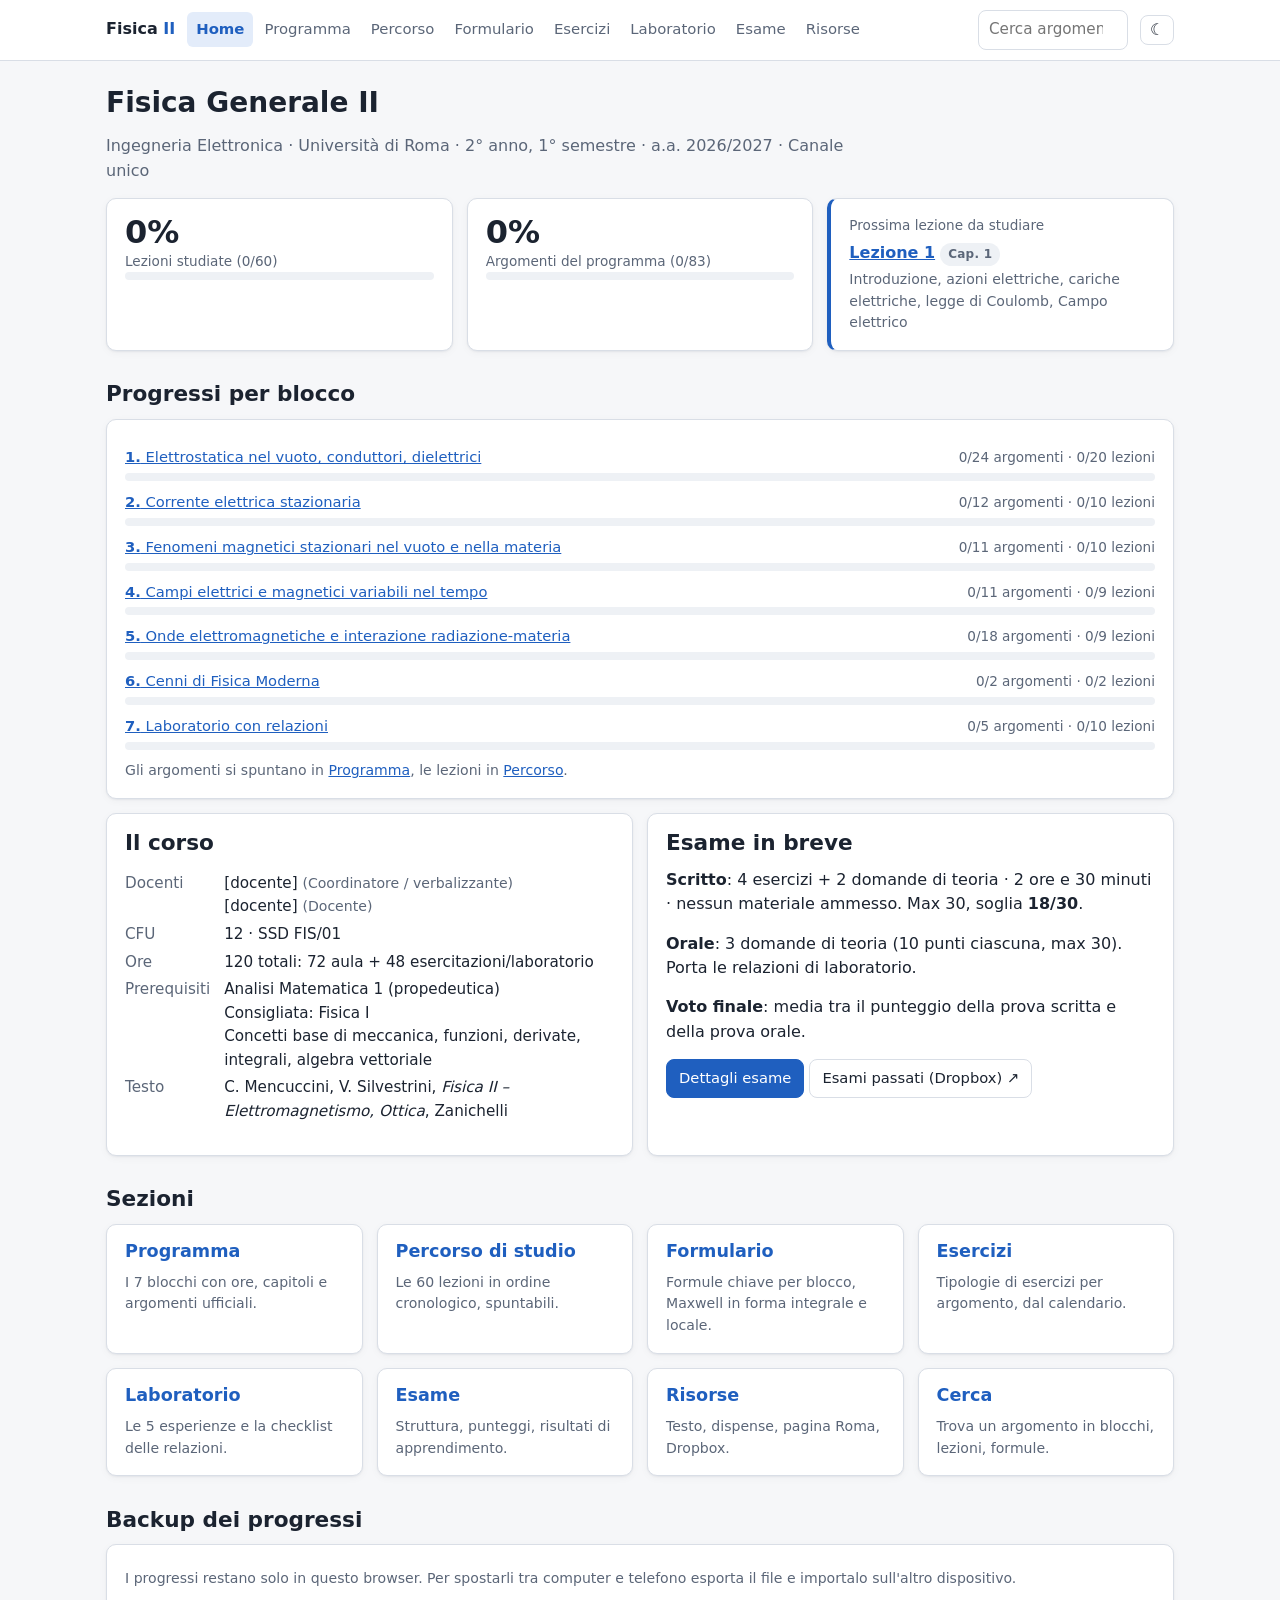
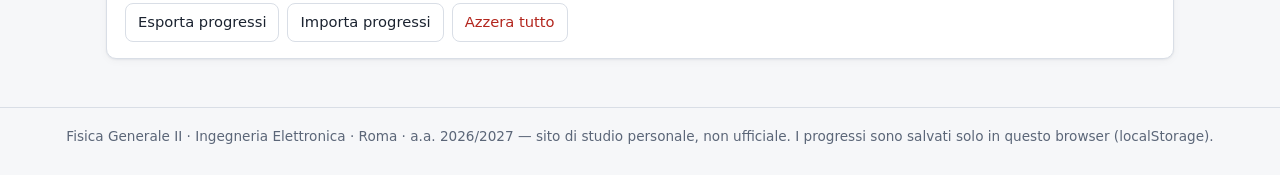
==== index.html @ 0528f250 "Sito statico di studio per Fisica Generale II Sito HTML/CSS/JS senza build, deployabile su GitHub Pa" ====
<!doctype html>
<html lang="it">
<head>
  <meta charset="utf-8">
  <meta name="viewport" content="width=device-width, initial-scale=1">
  <title>Fisica II — Studio</title>
  <meta name="description" content="Sito di studio per Fisica Generale II, Ingegneria Elettronica, Roma, a.a. 2026/2027.">
  <script>try{var t=localStorage.getItem("fg2-theme");if(t)document.documentElement.dataset.theme=t}catch(e){}</script>
  <link rel="icon" href="data:image/svg+xml,%3Csvg xmlns='http://www.w3.org/2000/svg' viewBox='0 0 32 32'%3E%3Crect width='32' height='32' rx='7' fill='%231f5fbf'/%3E%3Ctext x='16' y='22' font-size='16' font-family='Georgia,serif' font-style='italic' text-anchor='middle' fill='white'%3E%E2%88%87%3C/text%3E%3C/svg%3E">
  <link rel="stylesheet" href="assets/vendor/katex/katex.min.css">
  <link rel="stylesheet" href="assets/css/style.css">
  <script defer src="assets/vendor/katex/katex.min.js"></script>
  <script defer src="assets/vendor/katex/auto-render.min.js"></script>
  <script defer src="assets/js/common.js"></script>
  <script defer src="assets/js/home.js"></script>
</head>
<body>
  <main id="app"></main>
</body>
</html>
---- assets/css/style.css ----
/* =========================================================
   Fisica Generale II — sito di studio
   Tema: token CSS su :root, dark mode automatica + manuale
   ========================================================= */

:root {
  --bg: #f6f7f9;
  --surface: #ffffff;
  --surface-2: #eef1f5;
  --border: #d9dee6;
  --text: #1b2330;
  --text-muted: #5b6678;
  --accent: #1f5fbf;
  --accent-soft: #e3ecfa;
  --ok: #1d7a46;
  --ok-soft: #e0f2e8;
  --warn: #9a5b00;
  --warn-soft: #fdf1dc;
  --danger: #b3261e;
  --shadow: 0 1px 2px rgba(20, 30, 50, .06), 0 2px 8px rgba(20, 30, 50, .04);
  --radius: 10px;
  --maxw: 1100px;
  --font: system-ui, -apple-system, "Segoe UI", Roboto, "Helvetica Neue", Arial, sans-serif;
  --mono: ui-monospace, SFMono-Regular, Menlo, Consolas, monospace;

  /* colori dei blocchi */
  --b1: #1f5fbf; --b2: #b35c00; --b3: #7a3fb8; --b4: #0f7c7c;
  --b5: #b3263e; --b6: #4f6b1f; --b7: #5b6678;
  color-scheme: light;
}

@media (prefers-color-scheme: dark) {
  :root:not([data-theme="light"]) {
    --bg: #0f141b;
    --surface: #161d27;
    --surface-2: #1d2633;
    --border: #2b3645;
    --text: #e3e8ef;
    --text-muted: #9aa6b8;
    --accent: #6ea6ff;
    --accent-soft: #1b2c47;
    --ok: #5cc98a;
    --ok-soft: #173325;
    --warn: #e6b04f;
    --warn-soft: #3a2c12;
    --danger: #ff8a80;
    --shadow: none;
    --b1: #6ea6ff; --b2: #f0a04b; --b3: #b98cf0; --b4: #4fc7c7;
    --b5: #ff7d93; --b6: #a5c95c; --b7: #9aa6b8;
    color-scheme: dark;
  }
}
:root[data-theme="dark"] {
  --bg: #0f141b;
  --surface: #161d27;
  --surface-2: #1d2633;
  --border: #2b3645;
  --text: #e3e8ef;
  --text-muted: #9aa6b8;
  --accent: #6ea6ff;
  --accent-soft: #1b2c47;
  --ok: #5cc98a;
  --ok-soft: #173325;
  --warn: #e6b04f;
  --warn-soft: #3a2c12;
  --danger: #ff8a80;
  --shadow: none;
  --b1: #6ea6ff; --b2: #f0a04b; --b3: #b98cf0; --b4: #4fc7c7;
  --b5: #ff7d93; --b6: #a5c95c; --b7: #9aa6b8;
  color-scheme: dark;
}

* { box-sizing: border-box; }
html { -webkit-text-size-adjust: 100%; scroll-padding-top: 80px; }
body {
  margin: 0;
  background: var(--bg);
  color: var(--text);
  font-family: var(--font);
  font-size: 16px;
  line-height: 1.55;
}
a { color: var(--accent); }
a:hover { text-decoration-thickness: 2px; }
h1, h2, h3, h4 { line-height: 1.25; margin: 1.4em 0 .5em; }
h1 { font-size: 1.75rem; margin-top: .6em; }
h2 { font-size: 1.35rem; }
h3 { font-size: 1.1rem; }
p { margin: .5em 0 .9em; }
code { font-family: var(--mono); font-size: .9em; background: var(--surface-2); padding: .1em .35em; border-radius: 4px; }
.muted { color: var(--text-muted); }
.small { font-size: .88rem; }
.hidden { display: none !important; }

/* ---------- header / nav ---------- */
.site-header {
  position: sticky; top: 0; z-index: 50;
  background: var(--surface);
  border-bottom: 1px solid var(--border);
}
.header-inner {
  max-width: var(--maxw); margin: 0 auto;
  display: flex; align-items: center; gap: 12px;
  padding: 10px 16px;
}
.brand { font-weight: 700; text-decoration: none; color: var(--text); white-space: nowrap; }
.brand span { color: var(--accent); }
.nav { display: flex; gap: 2px; flex-wrap: wrap; flex: 1; }
.nav a {
  text-decoration: none; color: var(--text-muted);
  padding: 6px 9px; border-radius: 6px; font-size: .93rem;
}
.nav a:hover { background: var(--surface-2); color: var(--text); }
.nav a[aria-current="page"] { background: var(--accent-soft); color: var(--accent); font-weight: 600; }
.header-tools { display: flex; align-items: center; gap: 6px; }
.header-search input { width: 150px; }
.icon-btn {
  border: 1px solid var(--border); background: var(--surface); color: var(--text);
  border-radius: 8px; padding: 6px 9px; cursor: pointer; font-size: 1rem; line-height: 1;
}
.icon-btn:hover { background: var(--surface-2); }
.menu-btn { display: none; }

@media (max-width: 900px) {
  .menu-btn { display: inline-block; }
  .header-inner { flex-wrap: wrap; }
  .brand { flex: 1; }
  .nav { display: none; order: 3; flex-basis: 100%; flex-direction: column; padding-bottom: 6px; }
  .nav.open { display: flex; }
  .nav a { padding: 10px; }
  .header-search { order: 4; flex-basis: 100%; display: none; }
  .nav.open ~ .header-search { display: block; }
  .header-search input { width: 100%; }
}

/* ---------- layout ---------- */
main { max-width: var(--maxw); margin: 0 auto; padding: 8px 16px 48px; }
.page-intro { color: var(--text-muted); max-width: 760px; }
.grid { display: grid; gap: 14px; }
.grid-2 { grid-template-columns: repeat(auto-fit, minmax(300px, 1fr)); }
.grid-3 { grid-template-columns: repeat(auto-fit, minmax(230px, 1fr)); }
.card {
  background: var(--surface); border: 1px solid var(--border);
  border-radius: var(--radius); padding: 16px 18px; box-shadow: var(--shadow);
  min-width: 0;
}
.card h2, .card h3 { margin-top: 0; }
.card.accent { border-left: 4px solid var(--accent); }
.site-footer {
  border-top: 1px solid var(--border); color: var(--text-muted);
  font-size: .85rem; text-align: center; padding: 18px 16px 28px;
}

/* ---------- form controls ---------- */
input[type="search"], input[type="text"], input[type="number"], select {
  font: inherit; font-size: .95rem; color: var(--text);
  background: var(--surface); border: 1px solid var(--border);
  border-radius: 8px; padding: 7px 10px; min-width: 0;
}
input:focus-visible, select:focus-visible, button:focus-visible, a:focus-visible, summary:focus-visible {
  outline: 2px solid var(--accent); outline-offset: 2px;
}
.btn {
  font: inherit; font-size: .92rem; cursor: pointer;
  border: 1px solid var(--border); background: var(--surface); color: var(--text);
  border-radius: 8px; padding: 7px 12px; text-decoration: none; display: inline-flex; align-items: center; gap: 6px;
}
.btn:hover { background: var(--surface-2); }
.btn.primary { background: var(--accent); border-color: var(--accent); color: #fff; }
.btn.primary:hover { filter: brightness(1.08); }
:root[data-theme="dark"] .btn.primary { color: #0f141b; }
@media (prefers-color-scheme: dark) { :root:not([data-theme="light"]) .btn.primary { color: #0f141b; } }
.btn.danger { color: var(--danger); }
.toolbar { display: flex; flex-wrap: wrap; gap: 8px; align-items: center; margin: 12px 0 16px; }
.toolbar input[type="search"] { flex: 1 1 220px; }
.toolbar label { display: inline-flex; align-items: center; gap: 6px; font-size: .92rem; }

.check { display: flex; gap: 10px; align-items: flex-start; cursor: pointer; }
.check input[type="checkbox"] { width: 18px; height: 18px; margin-top: 3px; flex-shrink: 0; accent-color: var(--ok); cursor: pointer; }
.check.done .check-text { color: var(--text-muted); text-decoration: line-through; text-decoration-color: var(--border); }

/* ---------- badges / chips ---------- */
.badge {
  display: inline-block; font-size: .75rem; font-weight: 600; letter-spacing: .02em;
  padding: 2px 8px; border-radius: 999px; background: var(--surface-2); color: var(--text-muted);
  white-space: nowrap;
}
.badge.teoria { background: var(--accent-soft); color: var(--accent); }
.badge.esercitazione { background: var(--warn-soft); color: var(--warn); }
.badge.laboratorio, .badge.misura { background: var(--ok-soft); color: var(--ok); }
.badge.placeholder { background: var(--warn-soft); color: var(--warn); }
.chip {
  display: inline-block; font-size: .8rem; padding: 2px 9px; border-radius: 999px;
  border: 1px solid var(--border); text-decoration: none; color: var(--text-muted); background: var(--surface);
  margin: 2px 4px 2px 0;
}
.chip:hover { color: var(--accent); border-color: var(--accent); }
.bchip { border-left: 4px solid var(--bc, var(--border)); }
.chips { display: flex; flex-wrap: wrap; gap: 2px; }

/* ---------- progress ---------- */
.progress { height: 8px; border-radius: 999px; background: var(--surface-2); overflow: hidden; }
.progress > span { display: block; height: 100%; background: var(--bc, var(--ok)); border-radius: 999px; transition: width .3s; }
.progress-row { display: grid; grid-template-columns: minmax(0, 1fr) auto; gap: 4px 12px; align-items: center; margin: 10px 0; }
.progress-row .label { font-size: .92rem; overflow: hidden; text-overflow: ellipsis; }
.progress-row .val { font-size: .85rem; color: var(--text-muted); font-variant-numeric: tabular-nums; }
.progress-row .progress { grid-column: 1 / -1; }

.stat { font-size: 2rem; font-weight: 700; font-variant-numeric: tabular-nums; line-height: 1.1; }
.stat-label { color: var(--text-muted); font-size: .85rem; }

/* ---------- note / avvisi ---------- */
.notice {
  border: 1px solid var(--border); border-left: 4px solid var(--warn);
  background: var(--warn-soft); color: var(--text);
  border-radius: 8px; padding: 10px 14px; font-size: .92rem; margin: 12px 0;
}
.notice.info { border-left-color: var(--accent); background: var(--accent-soft); }
.placeholder-text { color: var(--warn); font-style: italic; }

/* ---------- programma (details) ---------- */
details.block {
  background: var(--surface); border: 1px solid var(--border); border-left: 5px solid var(--bc);
  border-radius: var(--radius); margin: 12px 0; box-shadow: var(--shadow);
}
details.block > summary {
  cursor: pointer; list-style: none; padding: 14px 16px;
  display: grid; grid-template-columns: auto minmax(0, 1fr) auto; gap: 4px 14px; align-items: center;
}
details.block > summary::-webkit-details-marker { display: none; }
details.block > summary .num {
  width: 36px; height: 36px; border-radius: 50%; display: grid; place-items: center;
  background: var(--bc); color: var(--surface); font-weight: 700;
}
details.block > summary .title { font-weight: 650; }
details.block > summary .meta { font-size: .85rem; color: var(--text-muted); }
details.block > summary .pct { font-size: .85rem; color: var(--text-muted); font-variant-numeric: tabular-nums; }
details.block > summary .progress { grid-column: 2 / -1; }
details.block > summary::after { content: "▸"; grid-row: 1; grid-column: 3; justify-self: end; color: var(--text-muted); transition: transform .2s; display: none; }
details.block .block-body { padding: 0 16px 14px; }
.section { border-top: 1px solid var(--border); padding-top: 10px; margin-top: 10px; }
.section:first-child { border-top: 0; margin-top: 0; }
.section h3 { margin: 4px 0 8px; font-size: 1rem; }
.topic-list { list-style: none; margin: 0; padding: 0; }
.topic-list li { padding: 5px 0; }
.topic-list li:target, .lesson:target, .formula:target, .exercise:target, .lab:target { outline: 2px solid var(--accent); outline-offset: 4px; border-radius: 6px; }
.check-text::first-letter { text-transform: uppercase; }
details.official { margin: 8px 0; font-size: .9rem; }
details.official summary { cursor: pointer; color: var(--text-muted); }
details.official blockquote { margin: 6px 0; padding: 8px 12px; border-left: 3px solid var(--border); background: var(--surface-2); border-radius: 0 6px 6px 0; }

/* ---------- calendario ---------- */
.lessons { display: grid; gap: 10px; }
.lesson {
  background: var(--surface); border: 1px solid var(--border); border-left: 4px solid var(--bc, var(--border));
  border-radius: var(--radius); padding: 12px 14px; box-shadow: var(--shadow);
  display: grid; grid-template-columns: auto minmax(0, 1fr); gap: 4px 12px;
}
.lesson .lnum { font-weight: 700; font-variant-numeric: tabular-nums; color: var(--text-muted); min-width: 2.2em; }
.lesson .lhead { display: flex; flex-wrap: wrap; gap: 6px; align-items: center; margin-bottom: 4px; }
.lesson.done { opacity: .72; }
.lesson.next { box-shadow: 0 0 0 2px var(--accent); }

/* ---------- formulario ---------- */
.toc { display: flex; flex-wrap: wrap; gap: 6px; margin: 8px 0 12px; }
.fblock { margin-top: 28px; }
.fblock > h2 { border-bottom: 3px solid var(--bc); padding-bottom: 6px; }
.fgroup h3 { color: var(--text-muted); font-size: 1rem; text-transform: uppercase; letter-spacing: .04em; }
.formulas { display: grid; gap: 10px; grid-template-columns: repeat(auto-fit, minmax(320px, 1fr)); }
.formula { background: var(--surface); border: 1px solid var(--border); border-radius: var(--radius); padding: 10px 14px; box-shadow: var(--shadow); min-width: 0; }
.formula .fname { font-weight: 600; font-size: .92rem; }
.formula .fmath { overflow-x: auto; overflow-y: hidden; padding: 4px 0; }
.formula .fmath .katex-display { margin: .5em 0; }
.formula .fnote { font-size: .85rem; color: var(--text-muted); }
.formula.wide { grid-column: 1 / -1; }
@media (max-width: 400px) { .formulas { grid-template-columns: 1fr; } }

/* ---------- esame ---------- */
.exam-hero { display: grid; gap: 14px; grid-template-columns: repeat(auto-fit, minmax(290px, 1fr)); }
.exam-card h2 { display: flex; justify-content: space-between; align-items: baseline; gap: 8px; }
.score-table { width: 100%; border-collapse: collapse; font-size: .95rem; margin: 8px 0; }
.score-table th, .score-table td { padding: 7px 6px; border-bottom: 1px solid var(--border); text-align: left; }
.score-table td.num, .score-table th.num { text-align: right; font-variant-numeric: tabular-nums; }
.score-table tfoot td { font-weight: 700; border-bottom: 0; }
.kv { display: grid; grid-template-columns: auto minmax(0, 1fr); gap: 4px 14px; font-size: .95rem; }
.kv dt { color: var(--text-muted); }
.kv dd { margin: 0; }
.big-number { font-size: 2.4rem; font-weight: 800; color: var(--accent); line-height: 1; }
.calc { display: flex; flex-wrap: wrap; gap: 8px; align-items: center; }
.calc input { width: 80px; }

/* ---------- ricerca ---------- */
.results-group h2 { font-size: 1.05rem; }
.result { display: block; padding: 10px 12px; border: 1px solid var(--border); border-radius: 8px; background: var(--surface); margin: 6px 0; text-decoration: none; color: var(--text); }
.result:hover { border-color: var(--accent); }
.result .rmeta { font-size: .8rem; color: var(--text-muted); }
mark { background: var(--warn-soft); color: inherit; padding: 0 1px; border-radius: 2px; }

/* ---------- stampa ---------- */
@media print {
  .site-header, .site-footer, .toolbar, .no-print { display: none !important; }
  body { background: #fff; color: #000; }
  .card, .formula, .lesson, details.block { box-shadow: none; break-inside: avoid; }
}
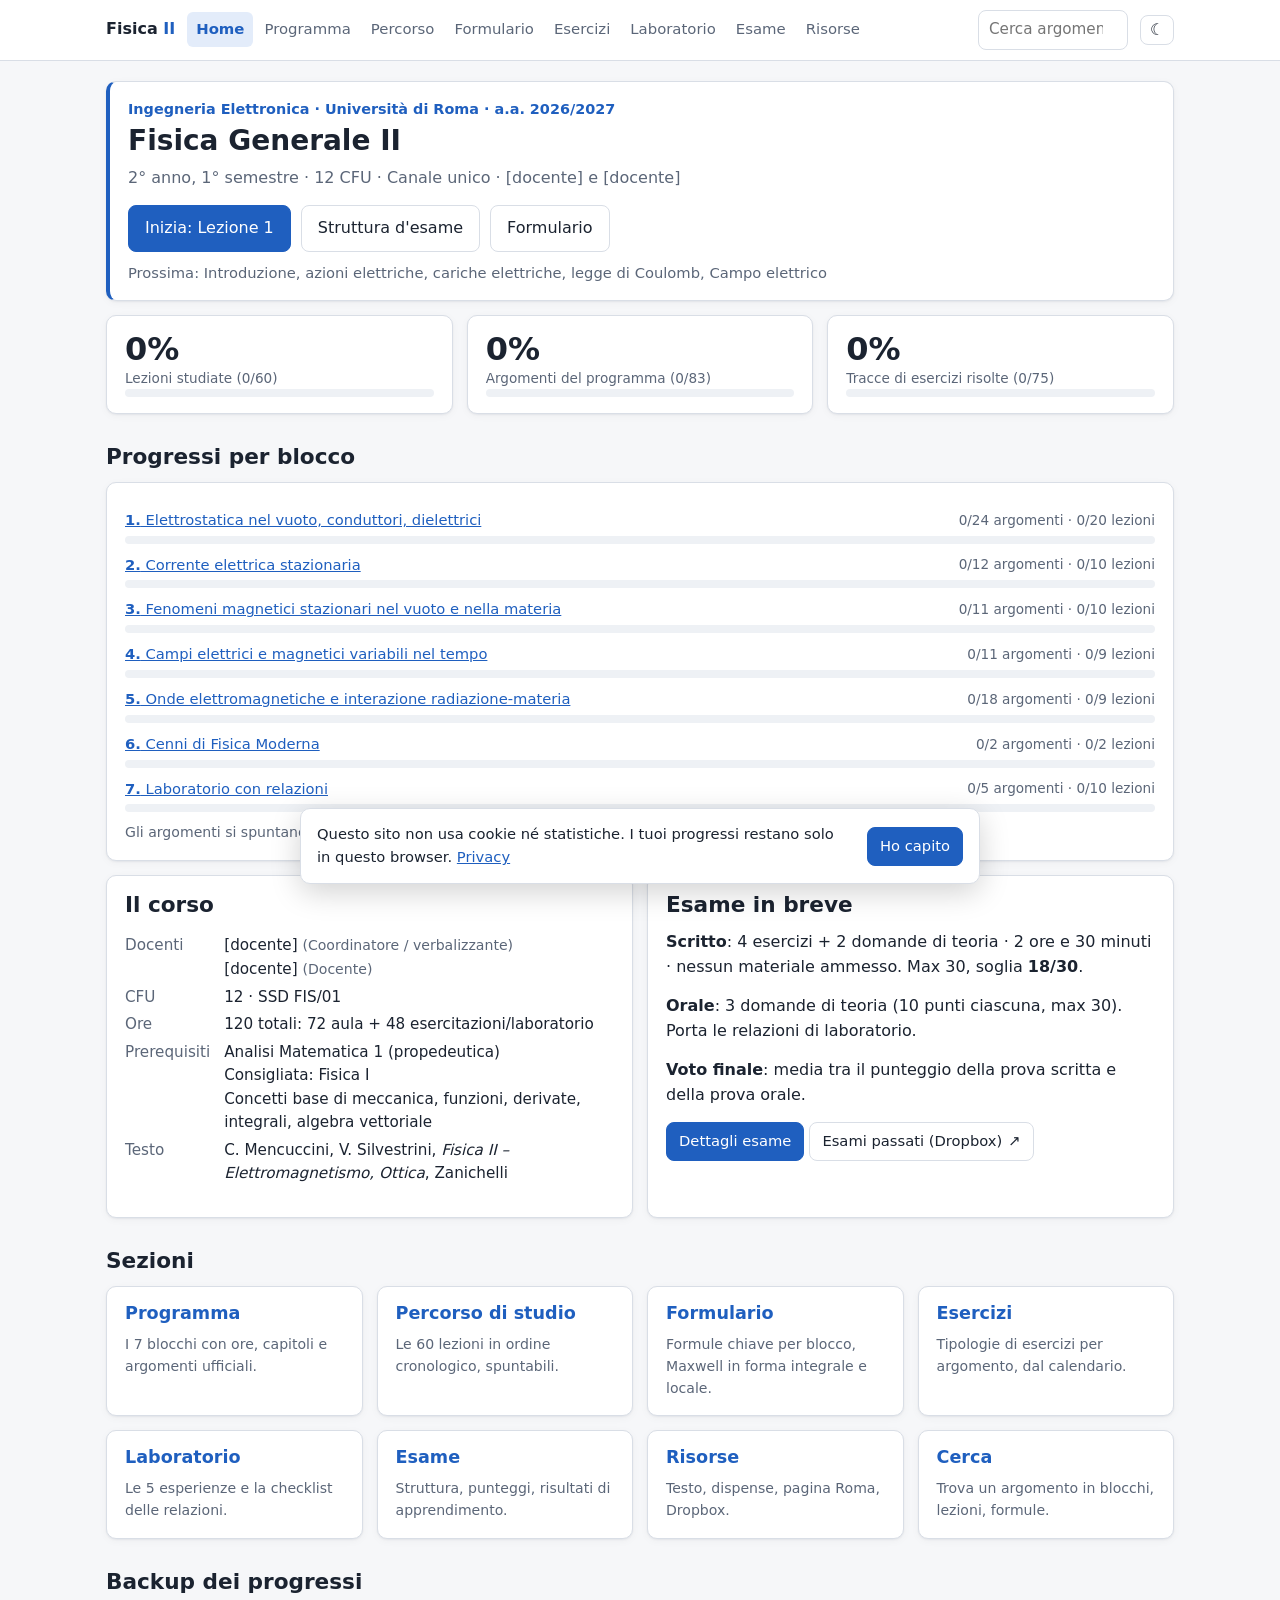
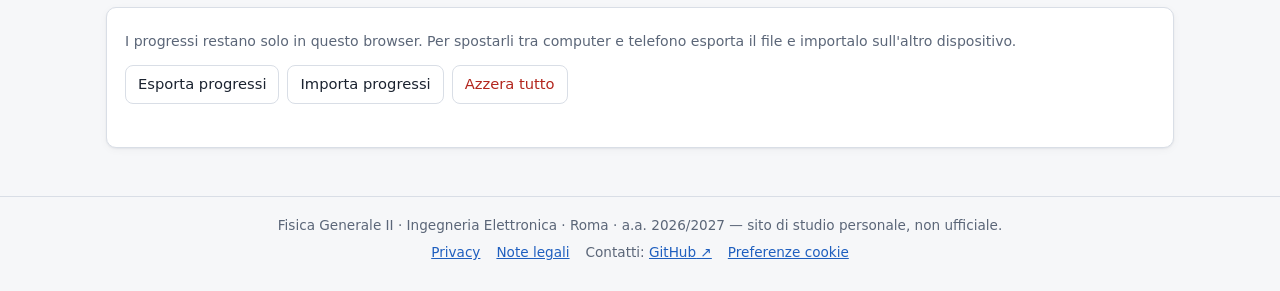
==== commit c80f1030: "Checklist di lancio e revisione con le Web Interface Guidelines - SEO: title e description unici, ca" ====
--- a/index.html
+++ b/index.html
@@ -2,11 +2,28 @@
 <html lang="it">
 <head>
   <meta charset="utf-8">
-  <meta name="viewport" content="width=device-width, initial-scale=1">
-  <title>Fisica II — Studio</title>
-  <meta name="description" content="Sito di studio per Fisica Generale II, Ingegneria Elettronica, Roma, a.a. 2026/2027.">
+  <meta name="viewport" content="width=device-width, initial-scale=1, viewport-fit=cover">
+  <title>Fisica Generale II — Sito di studio · Ing. Elettronica Roma</title>
+  <meta name="description" content="Sito di studio per Fisica Generale II (Ingegneria Elettronica, Roma, a.a. 2026/2027): programma, 60 lezioni, formulario, esercizi, laboratorio ed esame.">
+  <link rel="canonical" href="https://valeriocolapinto1-cpu.github.io/fisica-2-ingegneria-elettronica/">
+  <meta property="og:type" content="website">
+  <meta property="og:site_name" content="Fisica Generale II">
+  <meta property="og:locale" content="it_IT">
+  <meta property="og:title" content="Fisica Generale II — Sito di studio · Ing. Elettronica Roma">
+  <meta property="og:description" content="Sito di studio per Fisica Generale II (Ingegneria Elettronica, Roma, a.a. 2026/2027): programma, 60 lezioni, formulario, esercizi, laboratorio ed esame.">
+  <meta property="og:url" content="https://valeriocolapinto1-cpu.github.io/fisica-2-ingegneria-elettronica/">
+  <meta property="og:image" content="https://valeriocolapinto1-cpu.github.io/fisica-2-ingegneria-elettronica/assets/img/og-image.png">
+  <meta property="og:image:width" content="1200">
+  <meta property="og:image:height" content="630">
+  <meta property="og:image:alt" content="Fisica Generale II — sito di studio: programma, lezioni, formulario, esercizi, laboratorio ed esame">
+  <meta name="twitter:card" content="summary_large_image">
+  <meta name="theme-color" content="#ffffff" media="(prefers-color-scheme: light)">
+  <meta name="theme-color" content="#161d27" media="(prefers-color-scheme: dark)">
+  <link rel="icon" href="favicon.ico" sizes="32x32">
+  <link rel="icon" href="favicon.svg" type="image/svg+xml">
+  <link rel="apple-touch-icon" href="apple-touch-icon.png">
+  <link rel="manifest" href="site.webmanifest">
   <script>try{var t=localStorage.getItem("fg2-theme");if(t)document.documentElement.dataset.theme=t}catch(e){}</script>
-  <link rel="icon" href="data:image/svg+xml,%3Csvg xmlns='http://www.w3.org/2000/svg' viewBox='0 0 32 32'%3E%3Crect width='32' height='32' rx='7' fill='%231f5fbf'/%3E%3Ctext x='16' y='22' font-size='16' font-family='Georgia,serif' font-style='italic' text-anchor='middle' fill='white'%3E%E2%88%87%3C/text%3E%3C/svg%3E">
   <link rel="stylesheet" href="assets/vendor/katex/katex.min.css">
   <link rel="stylesheet" href="assets/css/style.css">
   <script defer src="assets/vendor/katex/katex.min.js"></script>
@@ -15,6 +32,7 @@
   <script defer src="assets/js/home.js"></script>
 </head>
 <body>
-  <main id="app"></main>
+  <a class="skip-link" href="#app">Vai al contenuto</a>
+  <main id="app" tabindex="-1"></main>
 </body>
 </html>
--- a/assets/css/style.css
+++ b/assets/css/style.css
@@ -72,6 +72,7 @@
 
 * { box-sizing: border-box; }
 html { -webkit-text-size-adjust: 100%; scroll-padding-top: 80px; }
+@media (max-width: 900px) { html { scroll-padding-bottom: 90px; } }
 body {
   margin: 0;
   background: var(--bg);
@@ -79,10 +80,13 @@
   font-family: var(--font);
   font-size: 16px;
   line-height: 1.55;
-}
+  overflow-wrap: break-word;
+  -webkit-tap-highlight-color: rgba(31, 95, 191, .18);
+}
+a, button, input, select, summary, label { touch-action: manipulation; }
 a { color: var(--accent); }
 a:hover { text-decoration-thickness: 2px; }
-h1, h2, h3, h4 { line-height: 1.25; margin: 1.4em 0 .5em; }
+h1, h2, h3, h4 { line-height: 1.25; margin: 1.4em 0 .5em; text-wrap: balance; }
 h1 { font-size: 1.75rem; margin-top: .6em; }
 h2 { font-size: 1.35rem; }
 h3 { font-size: 1.1rem; }
@@ -101,7 +105,7 @@
 .header-inner {
   max-width: var(--maxw); margin: 0 auto;
   display: flex; align-items: center; gap: 12px;
-  padding: 10px 16px;
+  padding: 10px max(16px, env(safe-area-inset-right)) 10px max(16px, env(safe-area-inset-left));
 }
 .brand { font-weight: 700; text-decoration: none; color: var(--text); white-space: nowrap; }
 .brand span { color: var(--accent); }
@@ -110,7 +114,7 @@
   text-decoration: none; color: var(--text-muted);
   padding: 6px 9px; border-radius: 6px; font-size: .93rem;
 }
-.nav a:hover { background: var(--surface-2); color: var(--text); }
+.nav a:hover, .nav a:focus-visible { background: var(--surface-2); color: var(--text); }
 .nav a[aria-current="page"] { background: var(--accent-soft); color: var(--accent); font-weight: 600; }
 .header-tools { display: flex; align-items: center; gap: 6px; }
 .header-search input { width: 150px; }
@@ -134,7 +138,8 @@
 }
 
 /* ---------- layout ---------- */
-main { max-width: var(--maxw); margin: 0 auto; padding: 8px 16px 48px; }
+main { max-width: var(--maxw); margin: 0 auto; padding: 8px max(16px, env(safe-area-inset-right)) 48px max(16px, env(safe-area-inset-left)); }
+main:focus { outline: none; }
 .page-intro { color: var(--text-muted); max-width: 760px; }
 .grid { display: grid; gap: 14px; }
 .grid-2 { grid-template-columns: repeat(auto-fit, minmax(300px, 1fr)); }
@@ -200,7 +205,7 @@
 
 /* ---------- progress ---------- */
 .progress { height: 8px; border-radius: 999px; background: var(--surface-2); overflow: hidden; }
-.progress > span { display: block; height: 100%; background: var(--bc, var(--ok)); border-radius: 999px; transition: width .3s; }
+.progress > span { display: block; width: 100%; height: 100%; background: var(--bc, var(--ok)); border-radius: 999px; transform-origin: left center; transition: transform .3s ease-out; }
 .progress-row { display: grid; grid-template-columns: minmax(0, 1fr) auto; gap: 4px 12px; align-items: center; margin: 10px 0; }
 .progress-row .label { font-size: .92rem; overflow: hidden; text-overflow: ellipsis; }
 .progress-row .val { font-size: .85rem; color: var(--text-muted); font-variant-numeric: tabular-nums; }
@@ -252,6 +257,7 @@
 /* ---------- calendario ---------- */
 .lessons { display: grid; gap: 10px; }
 .lesson {
+  content-visibility: auto; contain-intrinsic-size: auto 130px;
   background: var(--surface); border: 1px solid var(--border); border-left: 4px solid var(--bc, var(--border));
   border-radius: var(--radius); padding: 12px 14px; box-shadow: var(--shadow);
   display: grid; grid-template-columns: auto minmax(0, 1fr); gap: 4px 12px;
@@ -267,7 +273,7 @@
 .fblock > h2 { border-bottom: 3px solid var(--bc); padding-bottom: 6px; }
 .fgroup h3 { color: var(--text-muted); font-size: 1rem; text-transform: uppercase; letter-spacing: .04em; }
 .formulas { display: grid; gap: 10px; grid-template-columns: repeat(auto-fit, minmax(320px, 1fr)); }
-.formula { background: var(--surface); border: 1px solid var(--border); border-radius: var(--radius); padding: 10px 14px; box-shadow: var(--shadow); min-width: 0; }
+.formula { content-visibility: auto; contain-intrinsic-size: auto 140px; background: var(--surface); border: 1px solid var(--border); border-radius: var(--radius); padding: 10px 14px; box-shadow: var(--shadow); min-width: 0; }
 .formula .fname { font-weight: 600; font-size: .92rem; }
 .formula .fmath { overflow-x: auto; overflow-y: hidden; padding: 4px 0; }
 .formula .fmath .katex-display { margin: .5em 0; }
@@ -302,3 +308,78 @@
   body { background: #fff; color: #000; }
   .card, .formula, .lesson, details.block { box-shadow: none; break-inside: avoid; }
 }
+
+/* ---------- accessibilità ---------- */
+.skip-link {
+  position: absolute; left: 12px; top: -60px; z-index: 100;
+  background: var(--accent); color: #fff; padding: 8px 14px; border-radius: 8px; text-decoration: none; font-weight: 600;
+}
+.skip-link:focus { top: 10px; }
+.visually-hidden {
+  position: absolute !important; width: 1px; height: 1px; padding: 0; margin: -1px;
+  overflow: hidden; clip: rect(0 0 0 0); white-space: nowrap; border: 0;
+}
+.linklike { background: none; border: 0; padding: 0; font: inherit; color: var(--accent); text-decoration: underline; cursor: pointer; }
+.linklike:hover { text-decoration-thickness: 2px; }
+
+/* ---------- footer ---------- */
+.site-footer p { margin: 0 0 6px; }
+.footer-links { display: flex; flex-wrap: wrap; justify-content: center; gap: 6px 16px; }
+
+/* ---------- hero (CTA above the fold) ---------- */
+.hero { border-left: 4px solid var(--accent); margin: 12px 0 14px; }
+.hero h1 { margin: .1em 0 .3em; }
+.hero .kicker { margin: 0; color: var(--accent); font-weight: 600; font-size: .9rem; }
+.hero-actions { display: flex; flex-wrap: wrap; gap: 10px; margin-top: 14px; }
+.hero-actions .btn { padding: 10px 16px; font-size: 1rem; }
+.hero-next { color: var(--text-muted); font-size: .92rem; margin: 10px 0 0; }
+a.card-link { text-decoration: none; color: inherit; transition: border-color .15s, box-shadow .15s; }
+a.card-link:hover, a.card-link:focus-visible { border-color: var(--accent); }
+
+/* ---------- stati: caricamento, errore, successo ---------- */
+.loading { display: grid; gap: 12px; padding: 20px 0; }
+.skeleton { height: 1rem; border-radius: 6px; background: var(--surface-2); animation: pulse 1.4s ease-in-out infinite; }
+@keyframes pulse { 50% { opacity: .5; } }
+.status { font-size: .9rem; margin: 8px 0 0; min-height: 1.3em; }
+.status.ok { color: var(--ok); }
+.status.error { color: var(--danger); }
+input[aria-invalid="true"] { border-color: var(--danger); box-shadow: 0 0 0 1px var(--danger); }
+.field-error { color: var(--danger); font-size: .85rem; margin: 6px 0 0; }
+
+/* ---------- testo lungo (privacy, note legali) ---------- */
+.prose { max-width: 820px; }
+.prose h2 { font-size: 1.1rem; margin-top: 1.4em; }
+.prose h2:first-child { margin-top: 0; }
+
+/* ---------- banner cookie ---------- */
+.consent {
+  position: fixed; z-index: 60; left: 50%; transform: translateX(-50%);
+  bottom: max(16px, env(safe-area-inset-bottom)); width: min(680px, calc(100% - 24px));
+  background: var(--surface); border: 1px solid var(--border); border-radius: var(--radius);
+  box-shadow: 0 8px 30px rgba(0, 0, 0, .18); padding: 14px 16px;
+  display: flex; flex-wrap: wrap; gap: 10px 16px; align-items: center; justify-content: space-between;
+}
+.consent p { margin: 0; font-size: .92rem; flex: 1 1 280px; }
+.consent-actions { display: flex; gap: 8px; }
+
+/* ---------- CTA fissa su mobile ---------- */
+.sticky-cta { display: none; }
+@media (max-width: 900px) {
+  .sticky-cta {
+    display: flex; gap: 8px; position: fixed; z-index: 55; left: 0; right: 0; bottom: 0;
+    padding: 10px max(12px, env(safe-area-inset-right)) calc(10px + env(safe-area-inset-bottom)) max(12px, env(safe-area-inset-left));
+    background: var(--surface); border-top: 1px solid var(--border); box-shadow: 0 -4px 16px rgba(0, 0, 0, .08);
+  }
+  .sticky-cta .btn { justify-content: center; padding: 10px 14px; }
+  .sticky-cta .btn.primary { flex: 1; }
+  body.has-sticky-cta { padding-bottom: calc(68px + env(safe-area-inset-bottom)); }
+  body.has-consent .sticky-cta { display: none; }
+}
+
+/* ---------- movimento ridotto ---------- */
+@media (prefers-reduced-motion: reduce) {
+  *, *::before, *::after { transition: none !important; animation: none !important; scroll-behavior: auto !important; }
+}
+@media print { .sticky-cta, .consent, .skip-link { display: none !important; } }
+.calc-group { border: 0; padding: 0; margin: 0 0 10px; }
+.calc-group legend { font-size: .92rem; padding: 0; margin-bottom: 6px; }
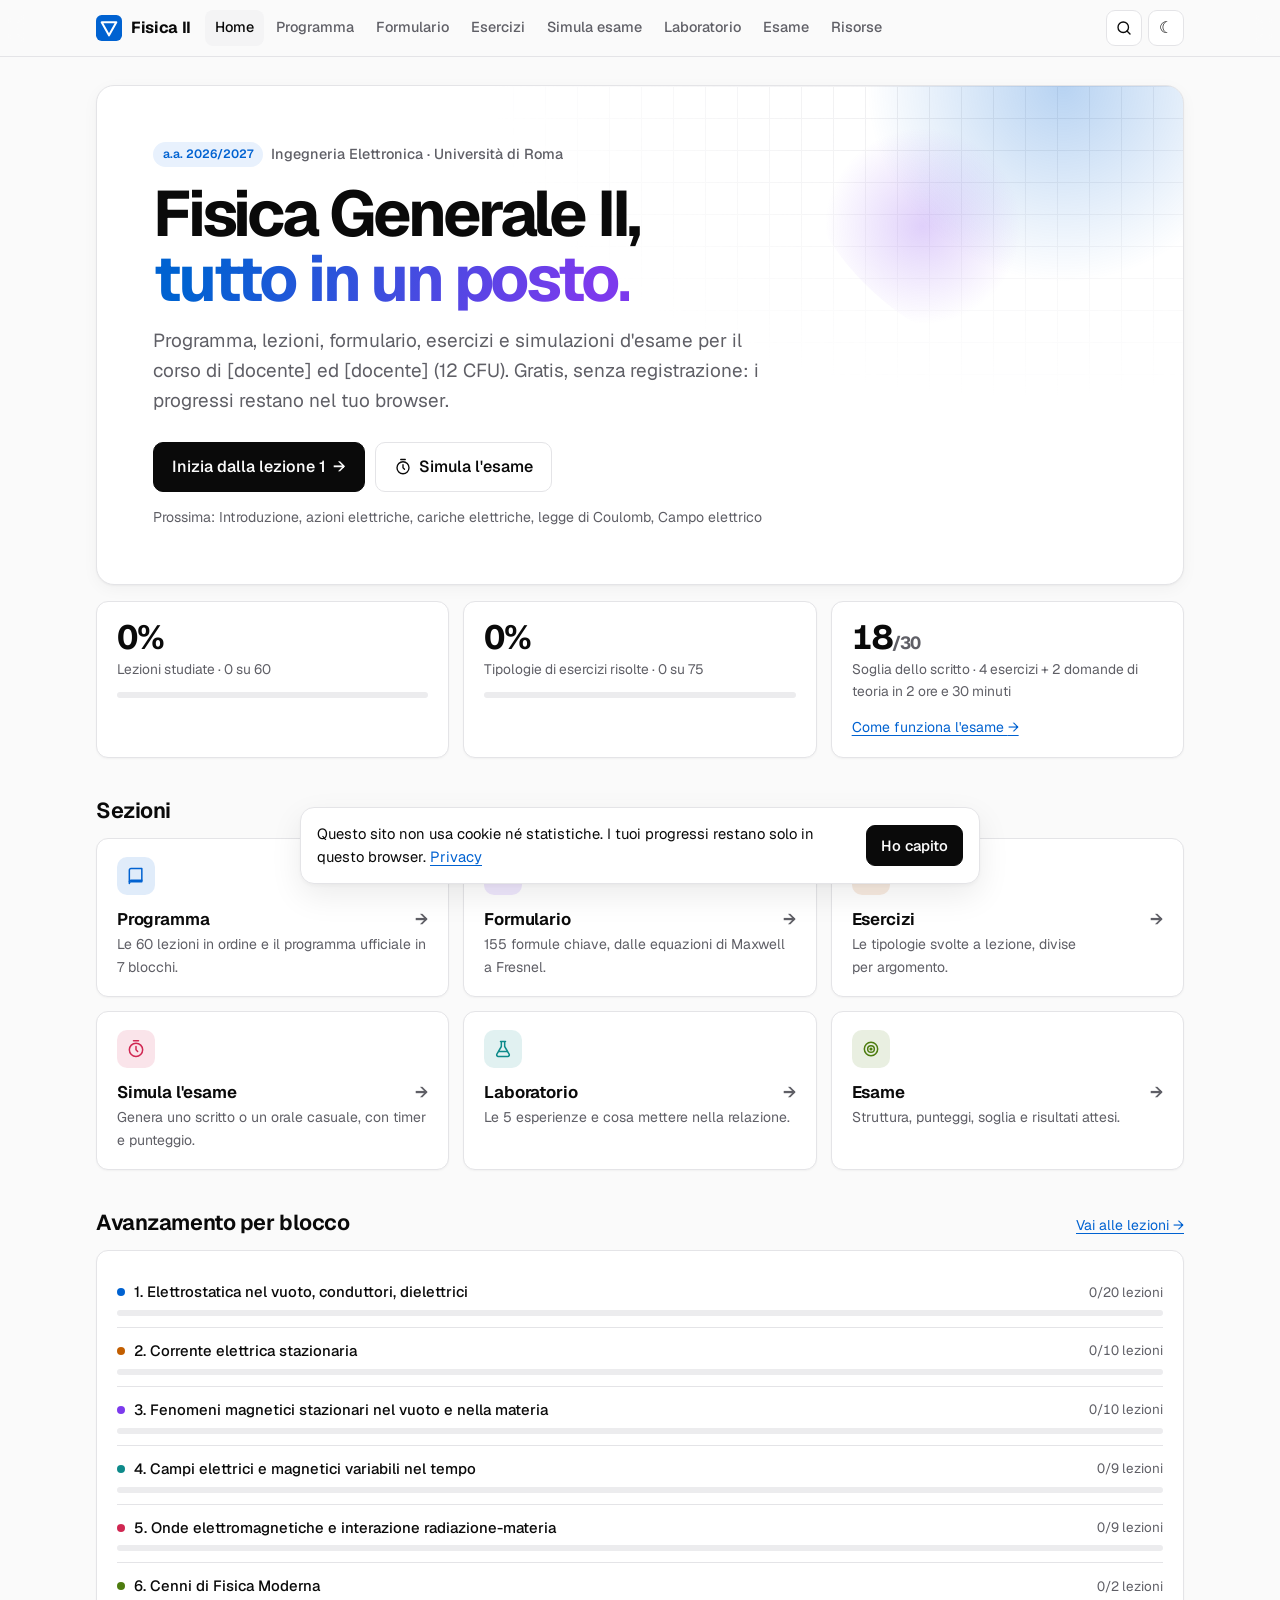
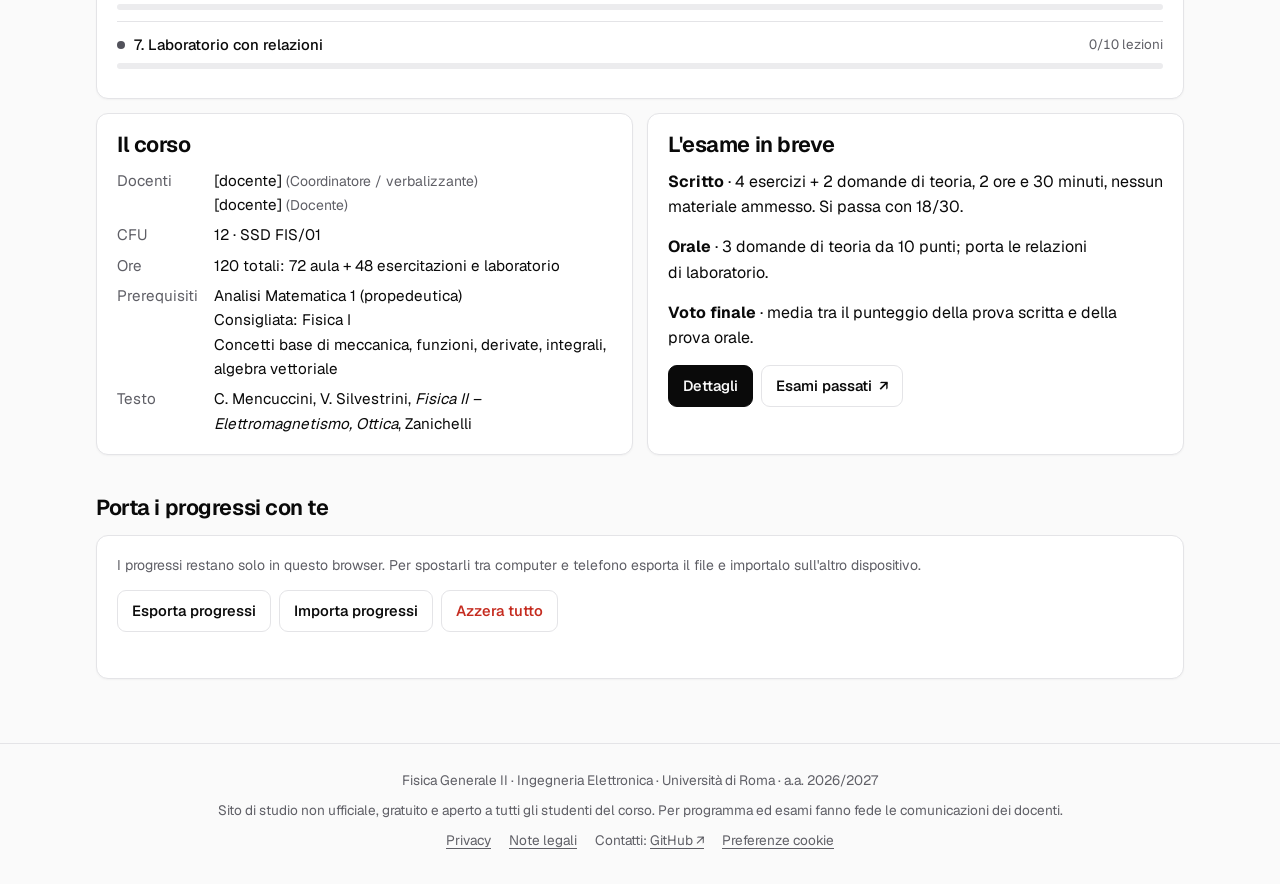
==== commit 8e75c0d6: "Restyling, pagina unica Programma e simulatore d'esame - Programma e Percorso uniti in una pagina co" ====
--- a/index.html
+++ b/index.html
@@ -3,13 +3,13 @@
 <head>
   <meta charset="utf-8">
   <meta name="viewport" content="width=device-width, initial-scale=1, viewport-fit=cover">
-  <title>Fisica Generale II — Sito di studio · Ing. Elettronica Roma</title>
+  <title>Fisica Generale II — Studia il corso di Ing. Elettronica Roma</title>
   <meta name="description" content="Sito di studio per Fisica Generale II (Ingegneria Elettronica, Roma, a.a. 2026/2027): programma, 60 lezioni, formulario, esercizi, laboratorio ed esame.">
   <link rel="canonical" href="https://valeriocolapinto1-cpu.github.io/fisica-2-ingegneria-elettronica/">
   <meta property="og:type" content="website">
   <meta property="og:site_name" content="Fisica Generale II">
   <meta property="og:locale" content="it_IT">
-  <meta property="og:title" content="Fisica Generale II — Sito di studio · Ing. Elettronica Roma">
+  <meta property="og:title" content="Fisica Generale II — Studia il corso di Ing. Elettronica Roma">
   <meta property="og:description" content="Sito di studio per Fisica Generale II (Ingegneria Elettronica, Roma, a.a. 2026/2027): programma, 60 lezioni, formulario, esercizi, laboratorio ed esame.">
   <meta property="og:url" content="https://valeriocolapinto1-cpu.github.io/fisica-2-ingegneria-elettronica/">
   <meta property="og:image" content="https://valeriocolapinto1-cpu.github.io/fisica-2-ingegneria-elettronica/assets/img/og-image.png">
@@ -17,13 +17,14 @@
   <meta property="og:image:height" content="630">
   <meta property="og:image:alt" content="Fisica Generale II — sito di studio: programma, lezioni, formulario, esercizi, laboratorio ed esame">
   <meta name="twitter:card" content="summary_large_image">
-  <meta name="theme-color" content="#ffffff" media="(prefers-color-scheme: light)">
-  <meta name="theme-color" content="#161d27" media="(prefers-color-scheme: dark)">
+  <meta name="theme-color" content="#fafafa" media="(prefers-color-scheme: light)">
+  <meta name="theme-color" content="#0a0a0a" media="(prefers-color-scheme: dark)">
   <link rel="icon" href="favicon.ico" sizes="32x32">
   <link rel="icon" href="favicon.svg" type="image/svg+xml">
   <link rel="apple-touch-icon" href="apple-touch-icon.png">
   <link rel="manifest" href="site.webmanifest">
   <script>try{var t=localStorage.getItem("fg2-theme");if(t)document.documentElement.dataset.theme=t}catch(e){}</script>
+  <link rel="preload" href="assets/vendor/geist/Geist-Variable.woff2" as="font" type="font/woff2" crossorigin>
   <link rel="stylesheet" href="assets/vendor/katex/katex.min.css">
   <link rel="stylesheet" href="assets/css/style.css">
   <script defer src="assets/vendor/katex/katex.min.js"></script>
--- a/assets/css/style.css
+++ b/assets/css/style.css
@@ -1,385 +1,548 @@
 /* =========================================================
    Fisica Generale II — sito di studio
-   Tema: token CSS su :root, dark mode automatica + manuale
+   Design: font Geist, token CSS su :root, tema chiaro/scuro,
+   animazioni leggere (disattivate con prefers-reduced-motion)
    ========================================================= */
 
+@font-face {
+  font-family: "Geist";
+  src: url("../vendor/geist/Geist-Variable.woff2") format("woff2");
+  font-weight: 100 900;
+  font-display: swap;
+}
+@font-face {
+  font-family: "Geist Mono";
+  src: url("../vendor/geist/GeistMono-Variable.woff2") format("woff2");
+  font-weight: 100 900;
+  font-display: swap;
+}
+
 :root {
-  --bg: #f6f7f9;
+  --bg: #fafafa;
   --surface: #ffffff;
-  --surface-2: #eef1f5;
-  --border: #d9dee6;
-  --text: #1b2330;
-  --text-muted: #5b6678;
-  --accent: #1f5fbf;
-  --accent-soft: #e3ecfa;
-  --ok: #1d7a46;
-  --ok-soft: #e0f2e8;
+  --surface-2: #f4f4f5;
+  --surface-3: #ececee;
+  --border: #e4e4e7;
+  --border-strong: #d4d4d8;
+  --text: #0a0a0a;
+  --text-muted: #5f5f66;
+  --accent: #0062d1;
+  --accent-2: #7c3aed;
+  --accent-soft: #e8f1fd;
+  --accent-contrast: #ffffff;
+  --ok: #16803c;
+  --ok-soft: #e3f5e9;
   --warn: #9a5b00;
-  --warn-soft: #fdf1dc;
-  --danger: #b3261e;
-  --shadow: 0 1px 2px rgba(20, 30, 50, .06), 0 2px 8px rgba(20, 30, 50, .04);
-  --radius: 10px;
-  --maxw: 1100px;
-  --font: system-ui, -apple-system, "Segoe UI", Roboto, "Helvetica Neue", Arial, sans-serif;
-  --mono: ui-monospace, SFMono-Regular, Menlo, Consolas, monospace;
-
-  /* colori dei blocchi */
-  --b1: #1f5fbf; --b2: #b35c00; --b3: #7a3fb8; --b4: #0f7c7c;
-  --b5: #b3263e; --b6: #4f6b1f; --b7: #5b6678;
+  --warn-soft: #fdf3e1;
+  --danger: #c52b1f;
+  --danger-soft: #fdeceb;
+  --shadow-sm: 0 1px 2px rgba(0, 0, 0, .04);
+  --shadow: 0 1px 2px rgba(0, 0, 0, .04), 0 4px 16px rgba(0, 0, 0, .04);
+  --shadow-lg: 0 2px 4px rgba(0, 0, 0, .04), 0 12px 32px rgba(0, 0, 0, .08);
+  --radius: 12px;
+  --radius-sm: 8px;
+  --maxw: 1120px;
+  --ease: cubic-bezier(.2, .7, .2, 1);
+  --font: "Geist", system-ui, -apple-system, "Segoe UI", Roboto, sans-serif;
+  --mono: "Geist Mono", ui-monospace, SFMono-Regular, Menlo, Consolas, monospace;
+  --header-bg: rgba(250, 250, 250, .78);
+
+  --b1: #0062d1; --b2: #c25e00; --b3: #7c3aed; --b4: #0d8a8a;
+  --b5: #d02752; --b6: #4d7c0f; --b7: #52525b;
   color-scheme: light;
 }
 
 @media (prefers-color-scheme: dark) {
   :root:not([data-theme="light"]) {
-    --bg: #0f141b;
-    --surface: #161d27;
-    --surface-2: #1d2633;
-    --border: #2b3645;
-    --text: #e3e8ef;
-    --text-muted: #9aa6b8;
-    --accent: #6ea6ff;
-    --accent-soft: #1b2c47;
-    --ok: #5cc98a;
-    --ok-soft: #173325;
-    --warn: #e6b04f;
-    --warn-soft: #3a2c12;
-    --danger: #ff8a80;
-    --shadow: none;
-    --b1: #6ea6ff; --b2: #f0a04b; --b3: #b98cf0; --b4: #4fc7c7;
-    --b5: #ff7d93; --b6: #a5c95c; --b7: #9aa6b8;
+    --bg: #0a0a0a; --surface: #111113; --surface-2: #19191c; --surface-3: #222226;
+    --border: #26262b; --border-strong: #35353c;
+    --text: #ededed; --text-muted: #a1a1aa;
+    --accent: #4f9dff; --accent-2: #a78bfa; --accent-soft: #10223d; --accent-contrast: #0a0a0a;
+    --ok: #4ade80; --ok-soft: #0f2a1a; --warn: #fbbf24; --warn-soft: #2d220b; --danger: #ff7b72; --danger-soft: #2f1412;
+    --shadow-sm: none; --shadow: 0 0 0 1px rgba(255, 255, 255, .02); --shadow-lg: 0 12px 32px rgba(0, 0, 0, .5);
+    --header-bg: rgba(10, 10, 10, .72);
+    --b1: #4f9dff; --b2: #fb923c; --b3: #a78bfa; --b4: #2dd4bf; --b5: #fb7185; --b6: #a3e635; --b7: #a1a1aa;
     color-scheme: dark;
   }
 }
 :root[data-theme="dark"] {
-  --bg: #0f141b;
-  --surface: #161d27;
-  --surface-2: #1d2633;
-  --border: #2b3645;
-  --text: #e3e8ef;
-  --text-muted: #9aa6b8;
-  --accent: #6ea6ff;
-  --accent-soft: #1b2c47;
-  --ok: #5cc98a;
-  --ok-soft: #173325;
-  --warn: #e6b04f;
-  --warn-soft: #3a2c12;
-  --danger: #ff8a80;
-  --shadow: none;
-  --b1: #6ea6ff; --b2: #f0a04b; --b3: #b98cf0; --b4: #4fc7c7;
-  --b5: #ff7d93; --b6: #a5c95c; --b7: #9aa6b8;
+  --bg: #0a0a0a; --surface: #111113; --surface-2: #19191c; --surface-3: #222226;
+  --border: #26262b; --border-strong: #35353c;
+  --text: #ededed; --text-muted: #a1a1aa;
+  --accent: #4f9dff; --accent-2: #a78bfa; --accent-soft: #10223d; --accent-contrast: #0a0a0a;
+  --ok: #4ade80; --ok-soft: #0f2a1a; --warn: #fbbf24; --warn-soft: #2d220b; --danger: #ff7b72; --danger-soft: #2f1412;
+  --shadow-sm: none; --shadow: 0 0 0 1px rgba(255, 255, 255, .02); --shadow-lg: 0 12px 32px rgba(0, 0, 0, .5);
+  --header-bg: rgba(10, 10, 10, .72);
+  --b1: #4f9dff; --b2: #fb923c; --b3: #a78bfa; --b4: #2dd4bf; --b5: #fb7185; --b6: #a3e635; --b7: #a1a1aa;
   color-scheme: dark;
 }
 
+/* ---------- base ---------- */
 * { box-sizing: border-box; }
-html { -webkit-text-size-adjust: 100%; scroll-padding-top: 80px; }
-@media (max-width: 900px) { html { scroll-padding-bottom: 90px; } }
+html { -webkit-text-size-adjust: 100%; scroll-padding-top: 84px; scroll-behavior: smooth; }
+@media (max-width: 980px) { html { scroll-padding-bottom: 90px; } }
 body {
-  margin: 0;
-  background: var(--bg);
-  color: var(--text);
-  font-family: var(--font);
-  font-size: 16px;
-  line-height: 1.55;
+  margin: 0; background: var(--bg); color: var(--text);
+  font-family: var(--font); font-size: 16px; line-height: 1.6;
+  -webkit-font-smoothing: antialiased; -moz-osx-font-smoothing: grayscale;
   overflow-wrap: break-word;
-  -webkit-tap-highlight-color: rgba(31, 95, 191, .18);
+  -webkit-tap-highlight-color: rgba(0, 98, 209, .15);
 }
 a, button, input, select, summary, label { touch-action: manipulation; }
-a { color: var(--accent); }
+a { color: var(--accent); text-underline-offset: 3px; text-decoration-thickness: 1px; }
 a:hover { text-decoration-thickness: 2px; }
-h1, h2, h3, h4 { line-height: 1.25; margin: 1.4em 0 .5em; text-wrap: balance; }
-h1 { font-size: 1.75rem; margin-top: .6em; }
+h1, h2, h3, h4 { line-height: 1.2; margin: 1.5em 0 .5em; text-wrap: balance; letter-spacing: -.02em; font-weight: 650; }
+h1 { font-size: clamp(1.8rem, 1.2rem + 2vw, 2.4rem); margin-top: .5em; letter-spacing: -.035em; }
 h2 { font-size: 1.35rem; }
-h3 { font-size: 1.1rem; }
-p { margin: .5em 0 .9em; }
-code { font-family: var(--mono); font-size: .9em; background: var(--surface-2); padding: .1em .35em; border-radius: 4px; }
+h3 { font-size: 1.05rem; letter-spacing: -.01em; }
+p { margin: .5em 0 .9em; text-wrap: pretty; }
+code { font-family: var(--mono); font-size: .86em; background: var(--surface-2); border: 1px solid var(--border); padding: .08em .35em; border-radius: 5px; }
 .muted { color: var(--text-muted); }
-.small { font-size: .88rem; }
+.small { font-size: .875rem; }
 .hidden { display: none !important; }
+::selection { background: color-mix(in srgb, var(--accent) 25%, transparent); }
 
 /* ---------- header / nav ---------- */
 .site-header {
   position: sticky; top: 0; z-index: 50;
-  background: var(--surface);
+  background: var(--header-bg);
+  -webkit-backdrop-filter: saturate(180%) blur(14px); backdrop-filter: saturate(180%) blur(14px);
   border-bottom: 1px solid var(--border);
 }
 .header-inner {
-  max-width: var(--maxw); margin: 0 auto;
-  display: flex; align-items: center; gap: 12px;
+  max-width: var(--maxw); margin: 0 auto; display: flex; align-items: center; gap: 14px;
   padding: 10px max(16px, env(safe-area-inset-right)) 10px max(16px, env(safe-area-inset-left));
 }
-.brand { font-weight: 700; text-decoration: none; color: var(--text); white-space: nowrap; }
-.brand span { color: var(--accent); }
+.brand { display: inline-flex; align-items: center; gap: 9px; font-weight: 700; text-decoration: none; color: var(--text); white-space: nowrap; letter-spacing: -.02em; }
+.brand-mark { width: 26px; height: 26px; flex-shrink: 0; }
+.brand span { color: var(--text-muted); font-weight: 500; }
 .nav { display: flex; gap: 2px; flex-wrap: wrap; flex: 1; }
 .nav a {
-  text-decoration: none; color: var(--text-muted);
-  padding: 6px 9px; border-radius: 6px; font-size: .93rem;
+  position: relative; text-decoration: none; color: var(--text-muted);
+  padding: 6px 10px; border-radius: 8px; font-size: .9rem; font-weight: 500;
+  transition: color .15s, background-color .15s;
 }
 .nav a:hover, .nav a:focus-visible { background: var(--surface-2); color: var(--text); }
-.nav a[aria-current="page"] { background: var(--accent-soft); color: var(--accent); font-weight: 600; }
+.nav a[aria-current="page"] { color: var(--text); background: var(--surface-2); }
 .header-tools { display: flex; align-items: center; gap: 6px; }
-.header-search input { width: 150px; }
+.header-search input { width: 170px; background: var(--surface); }
 .icon-btn {
+  display: inline-grid; place-items: center; width: 36px; height: 36px;
   border: 1px solid var(--border); background: var(--surface); color: var(--text);
-  border-radius: 8px; padding: 6px 9px; cursor: pointer; font-size: 1rem; line-height: 1;
-}
-.icon-btn:hover { background: var(--surface-2); }
-.menu-btn { display: none; }
-
-@media (max-width: 900px) {
-  .menu-btn { display: inline-block; }
+  border-radius: 9px; cursor: pointer; font-size: 1rem; line-height: 1;
+  transition: background-color .15s, border-color .15s, transform .12s;
+}
+.icon-btn:hover { background: var(--surface-2); border-color: var(--border-strong); }
+.icon-btn:active { transform: scale(.94); }
+.menu-btn, .search-btn { display: none; }
+@media (max-width: 1360px) and (min-width: 981px) {
+  .brand span { display: none; }
+  .header-search { display: none; }
+  .search-btn { display: inline-grid; }
+}
+
+@media (max-width: 980px) {
+  .menu-btn { display: inline-grid; }
   .header-inner { flex-wrap: wrap; }
   .brand { flex: 1; }
-  .nav { display: none; order: 3; flex-basis: 100%; flex-direction: column; padding-bottom: 6px; }
-  .nav.open { display: flex; }
-  .nav a { padding: 10px; }
-  .header-search { order: 4; flex-basis: 100%; display: none; }
+  .nav { display: none; order: 3; flex-basis: 100%; flex-direction: column; padding: 4px 0 8px; }
+  .nav.open { display: flex; animation: drop .22s var(--ease); }
+  .nav a { padding: 11px 10px; font-size: 1rem; }
+  .header-search { order: 4; flex-basis: 100%; display: none; padding-bottom: 8px; }
   .nav.open ~ .header-search { display: block; }
   .header-search input { width: 100%; }
 }
+@keyframes drop { from { opacity: 0; transform: translateY(-6px); } }
 
 /* ---------- layout ---------- */
-main { max-width: var(--maxw); margin: 0 auto; padding: 8px max(16px, env(safe-area-inset-right)) 48px max(16px, env(safe-area-inset-left)); }
+main { max-width: var(--maxw); margin: 0 auto; padding: 12px max(16px, env(safe-area-inset-right)) 64px max(16px, env(safe-area-inset-left)); }
 main:focus { outline: none; }
-.page-intro { color: var(--text-muted); max-width: 760px; }
+.page-head { margin: 22px 0 20px; }
+.page-head h1 { margin: 0 0 8px; }
+.eyebrow { display: inline-block; font-size: .78rem; font-weight: 600; letter-spacing: .07em; text-transform: uppercase; color: var(--accent); margin-bottom: 6px; }
+.page-intro { color: var(--text-muted); max-width: 720px; font-size: 1.02rem; margin: 0; }
 .grid { display: grid; gap: 14px; }
-.grid-2 { grid-template-columns: repeat(auto-fit, minmax(300px, 1fr)); }
-.grid-3 { grid-template-columns: repeat(auto-fit, minmax(230px, 1fr)); }
+.grid-2 { grid-template-columns: repeat(auto-fit, minmax(min(100%, 320px), 1fr)); }
+.grid-3 { grid-template-columns: repeat(auto-fit, minmax(min(100%, 240px), 1fr)); }
+.grid-features { grid-template-columns: repeat(auto-fit, minmax(min(100%, 300px), 1fr)); }
+.grid-4 { grid-template-columns: repeat(auto-fit, minmax(min(100%, 200px), 1fr)); }
 .card {
-  background: var(--surface); border: 1px solid var(--border);
-  border-radius: var(--radius); padding: 16px 18px; box-shadow: var(--shadow);
-  min-width: 0;
+  position: relative; background: var(--surface); border: 1px solid var(--border);
+  border-radius: var(--radius); padding: 18px 20px; box-shadow: var(--shadow-sm); min-width: 0;
 }
 .card h2, .card h3 { margin-top: 0; }
-.card.accent { border-left: 4px solid var(--accent); }
+.card.accent { border-left: 3px solid var(--accent); }
+.section-title { display: flex; align-items: baseline; justify-content: space-between; gap: 10px; flex-wrap: wrap; margin: 40px 0 14px; }
+.section-title h2 { margin: 0; }
 .site-footer {
   border-top: 1px solid var(--border); color: var(--text-muted);
-  font-size: .85rem; text-align: center; padding: 18px 16px 28px;
-}
+  font-size: .85rem; text-align: center; padding: 26px 16px 32px;
+}
+.site-footer p { margin: 0 0 8px; }
+.footer-links { display: flex; flex-wrap: wrap; justify-content: center; gap: 6px 18px; }
+.footer-links a { color: var(--text-muted); }
+.footer-links a:hover { color: var(--text); }
 
 /* ---------- form controls ---------- */
 input[type="search"], input[type="text"], input[type="number"], select {
   font: inherit; font-size: .95rem; color: var(--text);
   background: var(--surface); border: 1px solid var(--border);
-  border-radius: 8px; padding: 7px 10px; min-width: 0;
-}
-input:focus-visible, select:focus-visible, button:focus-visible, a:focus-visible, summary:focus-visible {
-  outline: 2px solid var(--accent); outline-offset: 2px;
-}
+  border-radius: 9px; padding: 8px 11px; min-width: 0;
+  transition: border-color .15s, box-shadow .15s;
+}
+input[type="search"]:hover, input[type="number"]:hover, select:hover { border-color: var(--border-strong); }
+input:focus-visible, select:focus-visible { outline: none; border-color: var(--accent); box-shadow: 0 0 0 3px color-mix(in srgb, var(--accent) 22%, transparent); }
+button:focus-visible, a:focus-visible, summary:focus-visible, [tabindex]:focus-visible { outline: 2px solid var(--accent); outline-offset: 2px; }
 .btn {
-  font: inherit; font-size: .92rem; cursor: pointer;
+  font: inherit; font-size: .92rem; font-weight: 550; cursor: pointer;
   border: 1px solid var(--border); background: var(--surface); color: var(--text);
-  border-radius: 8px; padding: 7px 12px; text-decoration: none; display: inline-flex; align-items: center; gap: 6px;
-}
-.btn:hover { background: var(--surface-2); }
-.btn.primary { background: var(--accent); border-color: var(--accent); color: #fff; }
-.btn.primary:hover { filter: brightness(1.08); }
-:root[data-theme="dark"] .btn.primary { color: #0f141b; }
-@media (prefers-color-scheme: dark) { :root:not([data-theme="light"]) .btn.primary { color: #0f141b; } }
+  border-radius: 9px; padding: 8px 14px; text-decoration: none;
+  display: inline-flex; align-items: center; justify-content: center; gap: 7px; white-space: nowrap;
+  transition: background-color .15s, border-color .15s, transform .12s, box-shadow .15s;
+}
+.btn:hover { background: var(--surface-2); border-color: var(--border-strong); }
+.btn:active { transform: scale(.97); }
+.btn.primary { background: var(--text); border-color: var(--text); color: var(--bg); }
+.btn.primary:hover { background: color-mix(in srgb, var(--text) 86%, var(--bg)); }
+.btn.blue { background: var(--accent); border-color: var(--accent); color: var(--accent-contrast); }
+.btn.blue:hover { background: color-mix(in srgb, var(--accent) 88%, var(--text)); }
+.btn.lg { padding: 11px 18px; font-size: 1rem; border-radius: 10px; }
 .btn.danger { color: var(--danger); }
-.toolbar { display: flex; flex-wrap: wrap; gap: 8px; align-items: center; margin: 12px 0 16px; }
-.toolbar input[type="search"] { flex: 1 1 220px; }
-.toolbar label { display: inline-flex; align-items: center; gap: 6px; font-size: .92rem; }
-
-.check { display: flex; gap: 10px; align-items: flex-start; cursor: pointer; }
-.check input[type="checkbox"] { width: 18px; height: 18px; margin-top: 3px; flex-shrink: 0; accent-color: var(--ok); cursor: pointer; }
-.check.done .check-text { color: var(--text-muted); text-decoration: line-through; text-decoration-color: var(--border); }
+.btn.danger:hover { background: var(--danger-soft); }
+.btn[disabled] { opacity: .5; cursor: not-allowed; }
+.toolbar { display: flex; flex-wrap: wrap; gap: 8px; align-items: center; margin: 14px 0 18px; }
+.toolbar input[type="search"] { flex: 1 1 240px; }
+.toolbar label { display: inline-flex; align-items: center; gap: 7px; font-size: .92rem; cursor: pointer; }
+
+/* checkbox personalizzata con animazione */
+input[type="checkbox"] {
+  appearance: none; -webkit-appearance: none; margin: 0;
+  width: 19px; height: 19px; flex-shrink: 0; cursor: pointer;
+  border: 1.5px solid var(--border-strong); border-radius: 6px; background: var(--surface);
+  display: inline-grid; place-items: center;
+  transition: background-color .15s, border-color .15s, transform .12s;
+}
+input[type="checkbox"]::after {
+  content: ""; width: 10px; height: 6px; margin-top: -2px;
+  border-left: 2px solid var(--accent-contrast); border-bottom: 2px solid var(--accent-contrast);
+  transform: rotate(-45deg) scale(0); transition: transform .18s var(--ease);
+}
+input[type="checkbox"]:checked { background: var(--ok); border-color: var(--ok); animation: pop .25s var(--ease); }
+input[type="checkbox"]:checked::after { transform: rotate(-45deg) scale(1); }
+input[type="checkbox"]:hover { border-color: var(--ok); }
+input[type="checkbox"]:focus-visible { outline: 2px solid var(--accent); outline-offset: 2px; }
+@keyframes pop { 50% { transform: scale(1.15); } }
+.check { display: flex; gap: 11px; align-items: flex-start; cursor: pointer; }
+.check input[type="checkbox"] { margin-top: 3px; }
+.check-text { transition: color .2s; }
+.check.done .check-text { color: var(--text-muted); text-decoration: line-through; text-decoration-color: var(--border-strong); }
 
 /* ---------- badges / chips ---------- */
 .badge {
-  display: inline-block; font-size: .75rem; font-weight: 600; letter-spacing: .02em;
-  padding: 2px 8px; border-radius: 999px; background: var(--surface-2); color: var(--text-muted);
-  white-space: nowrap;
-}
-.badge.teoria { background: var(--accent-soft); color: var(--accent); }
-.badge.esercitazione { background: var(--warn-soft); color: var(--warn); }
-.badge.laboratorio, .badge.misura { background: var(--ok-soft); color: var(--ok); }
-.badge.placeholder { background: var(--warn-soft); color: var(--warn); }
+  display: inline-flex; align-items: center; gap: 5px; font-size: .74rem; font-weight: 600;
+  padding: 2px 9px; border-radius: 999px; background: var(--surface-2); color: var(--text-muted);
+  border: 1px solid var(--border); white-space: nowrap;
+}
+.badge.teoria { background: var(--accent-soft); color: var(--accent); border-color: transparent; }
+.badge.esercitazione { background: var(--warn-soft); color: var(--warn); border-color: transparent; }
+.badge.laboratorio, .badge.misura, .badge.ok { background: var(--ok-soft); color: var(--ok); border-color: transparent; }
+.badge.soft { background: var(--warn-soft); color: var(--warn); border-color: transparent; }
 .chip {
-  display: inline-block; font-size: .8rem; padding: 2px 9px; border-radius: 999px;
+  display: inline-flex; align-items: center; gap: 6px; font-size: .8rem; font-weight: 500; padding: 3px 10px; border-radius: 999px;
   border: 1px solid var(--border); text-decoration: none; color: var(--text-muted); background: var(--surface);
-  margin: 2px 4px 2px 0;
-}
-.chip:hover { color: var(--accent); border-color: var(--accent); }
-.bchip { border-left: 4px solid var(--bc, var(--border)); }
+  margin: 2px 4px 2px 0; transition: color .15s, border-color .15s, background-color .15s;
+}
+.chip:hover { color: var(--text); border-color: var(--border-strong); background: var(--surface-2); }
+.bchip::before { content: ""; width: 7px; height: 7px; border-radius: 50%; background: var(--bc, var(--border-strong)); flex-shrink: 0; }
 .chips { display: flex; flex-wrap: wrap; gap: 2px; }
+.dot { display: inline-block; width: 8px; height: 8px; border-radius: 50%; background: var(--bc); flex-shrink: 0; }
 
 /* ---------- progress ---------- */
-.progress { height: 8px; border-radius: 999px; background: var(--surface-2); overflow: hidden; }
-.progress > span { display: block; width: 100%; height: 100%; background: var(--bc, var(--ok)); border-radius: 999px; transform-origin: left center; transition: transform .3s ease-out; }
-.progress-row { display: grid; grid-template-columns: minmax(0, 1fr) auto; gap: 4px 12px; align-items: center; margin: 10px 0; }
-.progress-row .label { font-size: .92rem; overflow: hidden; text-overflow: ellipsis; }
-.progress-row .val { font-size: .85rem; color: var(--text-muted); font-variant-numeric: tabular-nums; }
+.progress { height: 6px; border-radius: 999px; background: var(--surface-3); overflow: hidden; }
+.progress > span {
+  display: block; width: 100%; height: 100%; border-radius: 999px;
+  background: var(--bc, linear-gradient(90deg, var(--accent), var(--accent-2)));
+  transform-origin: left center; transition: transform .5s var(--ease);
+  animation: grow .9s var(--ease) both;
+}
+@keyframes grow { from { transform: scaleX(0); } }
+.progress-row { display: grid; grid-template-columns: minmax(0, 1fr) auto; gap: 6px 12px; align-items: center; padding: 11px 0; }
+.progress-row + .progress-row { border-top: 1px solid var(--border); }
+.progress-row .label { font-size: .93rem; font-weight: 500; overflow: hidden; text-overflow: ellipsis; text-decoration: none; color: var(--text); display: inline-flex; align-items: center; gap: 9px; }
+.progress-row a.label:hover { color: var(--accent); }
+.progress-row .val { font-size: .84rem; color: var(--text-muted); font-variant-numeric: tabular-nums; }
 .progress-row .progress { grid-column: 1 / -1; }
 
-.stat { font-size: 2rem; font-weight: 700; font-variant-numeric: tabular-nums; line-height: 1.1; }
-.stat-label { color: var(--text-muted); font-size: .85rem; }
-
-/* ---------- note / avvisi ---------- */
+.stat { font-size: 2.1rem; font-weight: 700; font-variant-numeric: tabular-nums; line-height: 1.05; letter-spacing: -.03em; }
+.stat-label { color: var(--text-muted); font-size: .86rem; margin: 2px 0 12px; }
+
+/* ---------- avvisi ---------- */
 .notice {
-  border: 1px solid var(--border); border-left: 4px solid var(--warn);
+  display: flex; gap: 10px; align-items: flex-start;
+  border: 1px solid color-mix(in srgb, var(--warn) 30%, transparent);
   background: var(--warn-soft); color: var(--text);
-  border-radius: 8px; padding: 10px 14px; font-size: .92rem; margin: 12px 0;
-}
-.notice.info { border-left-color: var(--accent); background: var(--accent-soft); }
-.placeholder-text { color: var(--warn); font-style: italic; }
-
-/* ---------- programma (details) ---------- */
+  border-radius: 10px; padding: 11px 14px; font-size: .92rem; margin: 14px 0;
+}
+.notice.info { border-color: color-mix(in srgb, var(--accent) 25%, transparent); background: var(--accent-soft); }
+.notice .ico { flex-shrink: 0; line-height: 1.5; }
+.soft-text { color: var(--text-muted); font-style: italic; }
+
+/* ---------- segmented control (viste) ---------- */
+.segmented {
+  position: relative; display: inline-flex; padding: 3px; gap: 2px; max-width: 100%;
+  background: var(--surface-2); border: 1px solid var(--border); border-radius: 11px;
+}
+.segmented button {
+  position: relative; z-index: 1; font: inherit; font-size: .92rem; font-weight: 550;
+  border: 0; background: none; color: var(--text-muted); cursor: pointer;
+  padding: 7px 16px; border-radius: 8px; transition: color .2s; white-space: nowrap;
+}
+.segmented button:hover { color: var(--text); }
+.segmented button[aria-selected="true"] { color: var(--text); }
+.segmented .seg-ind {
+  position: absolute; z-index: 0; top: 3px; bottom: 3px; left: 0; width: 0; border-radius: 8px;
+  background: var(--surface); box-shadow: var(--shadow); border: 1px solid var(--border);
+  transition: transform .3s var(--ease), width .3s var(--ease);
+}
+[role="tabpanel"][hidden] { display: none; }
+[role="tabpanel"] { animation: fadeUp .35s var(--ease); }
+
+/* ---------- programma (blocchi) ---------- */
 details.block {
-  background: var(--surface); border: 1px solid var(--border); border-left: 5px solid var(--bc);
-  border-radius: var(--radius); margin: 12px 0; box-shadow: var(--shadow);
-}
+  background: var(--surface); border: 1px solid var(--border);
+  border-radius: var(--radius); margin: 10px 0; box-shadow: var(--shadow-sm);
+  transition: border-color .2s, box-shadow .2s;
+}
+details.block:hover { border-color: var(--border-strong); }
+details.block[open] { box-shadow: var(--shadow); }
 details.block > summary {
-  cursor: pointer; list-style: none; padding: 14px 16px;
+  cursor: pointer; list-style: none; padding: 16px 18px;
   display: grid; grid-template-columns: auto minmax(0, 1fr) auto; gap: 4px 14px; align-items: center;
 }
 details.block > summary::-webkit-details-marker { display: none; }
 details.block > summary .num {
-  width: 36px; height: 36px; border-radius: 50%; display: grid; place-items: center;
-  background: var(--bc); color: var(--surface); font-weight: 700;
-}
-details.block > summary .title { font-weight: 650; }
-details.block > summary .meta { font-size: .85rem; color: var(--text-muted); }
-details.block > summary .pct { font-size: .85rem; color: var(--text-muted); font-variant-numeric: tabular-nums; }
-details.block > summary .progress { grid-column: 2 / -1; }
-details.block > summary::after { content: "▸"; grid-row: 1; grid-column: 3; justify-self: end; color: var(--text-muted); transition: transform .2s; display: none; }
-details.block .block-body { padding: 0 16px 14px; }
-.section { border-top: 1px solid var(--border); padding-top: 10px; margin-top: 10px; }
-.section:first-child { border-top: 0; margin-top: 0; }
-.section h3 { margin: 4px 0 8px; font-size: 1rem; }
+  width: 38px; height: 38px; border-radius: 11px; display: grid; place-items: center;
+  background: color-mix(in srgb, var(--bc) 14%, transparent); color: var(--bc); font-weight: 700;
+}
+details.block > summary .title { font-weight: 620; letter-spacing: -.01em; }
+details.block > summary .meta { font-size: .84rem; color: var(--text-muted); }
+details.block > summary .side { display: flex; align-items: center; gap: 12px; color: var(--text-muted); font-size: .84rem; font-variant-numeric: tabular-nums; }
+details.block > summary .chev { transition: transform .25s var(--ease); }
+details.block[open] > summary .chev { transform: rotate(90deg); }
+details.block .block-body { padding: 0 18px 16px; animation: fadeUp .3s var(--ease); }
+.section { border-top: 1px solid var(--border); padding-top: 12px; margin-top: 12px; }
+.section:first-child { border-top: 0; margin-top: 0; padding-top: 0; }
+.section h3 { margin: 4px 0 8px; font-size: .98rem; }
 .topic-list { list-style: none; margin: 0; padding: 0; }
 .topic-list li { padding: 5px 0; }
-.topic-list li:target, .lesson:target, .formula:target, .exercise:target, .lab:target { outline: 2px solid var(--accent); outline-offset: 4px; border-radius: 6px; }
-.check-text::first-letter { text-transform: uppercase; }
+.bullet-list { margin: 4px 0 10px; padding-left: 1.2em; }
+.bullet-list li { padding: 3px 0; }
+.bullet-list li::marker { color: var(--bc, var(--text-muted)); }
+.check-text::first-letter, .bullet-list li::first-letter { text-transform: uppercase; }
 details.official { margin: 8px 0; font-size: .9rem; }
-details.official summary { cursor: pointer; color: var(--text-muted); }
-details.official blockquote { margin: 6px 0; padding: 8px 12px; border-left: 3px solid var(--border); background: var(--surface-2); border-radius: 0 6px 6px 0; }
-
-/* ---------- calendario ---------- */
+details.official summary { cursor: pointer; color: var(--text-muted); width: fit-content; }
+details.official summary:hover { color: var(--text); }
+details.official blockquote { margin: 6px 0; padding: 10px 14px; border-left: 3px solid var(--border-strong); background: var(--surface-2); border-radius: 0 8px 8px 0; }
+.flash { animation: flash 1.8s var(--ease); }
+@keyframes flash { 0%, 35% { box-shadow: 0 0 0 3px color-mix(in srgb, var(--accent) 45%, transparent); } }
+
+/* ---------- lezioni ---------- */
 .lessons { display: grid; gap: 10px; }
 .lesson {
   content-visibility: auto; contain-intrinsic-size: auto 130px;
-  background: var(--surface); border: 1px solid var(--border); border-left: 4px solid var(--bc, var(--border));
-  border-radius: var(--radius); padding: 12px 14px; box-shadow: var(--shadow);
-  display: grid; grid-template-columns: auto minmax(0, 1fr); gap: 4px 12px;
-}
-.lesson .lnum { font-weight: 700; font-variant-numeric: tabular-nums; color: var(--text-muted); min-width: 2.2em; }
-.lesson .lhead { display: flex; flex-wrap: wrap; gap: 6px; align-items: center; margin-bottom: 4px; }
-.lesson.done { opacity: .72; }
-.lesson.next { box-shadow: 0 0 0 2px var(--accent); }
+  background: var(--surface); border: 1px solid var(--border);
+  border-radius: var(--radius); padding: 14px 16px; box-shadow: var(--shadow-sm);
+  display: grid; grid-template-columns: auto minmax(0, 1fr); gap: 4px 14px;
+  transition: border-color .2s, opacity .3s, box-shadow .2s;
+}
+.lesson:hover { border-color: var(--border-strong); }
+.lesson .lnum {
+  font-family: var(--mono); font-weight: 600; font-size: .85rem; color: var(--bc, var(--text-muted));
+  width: 2.7em; height: 2.7em; border-radius: 10px; display: grid; place-items: center;
+  background: color-mix(in srgb, var(--bc, var(--text-muted)) 12%, transparent);
+}
+.lesson .lhead { display: flex; flex-wrap: wrap; gap: 6px; align-items: center; margin-bottom: 6px; }
+.lesson.done { opacity: .62; }
+.lesson.next { border-color: var(--accent); box-shadow: 0 0 0 3px color-mix(in srgb, var(--accent) 16%, transparent); }
+.lesson .next-tag { display: none; }
+.lesson.next .next-tag { display: inline-flex; background: var(--accent); color: var(--accent-contrast); border-color: transparent; }
 
 /* ---------- formulario ---------- */
-.toc { display: flex; flex-wrap: wrap; gap: 6px; margin: 8px 0 12px; }
-.fblock { margin-top: 28px; }
-.fblock > h2 { border-bottom: 3px solid var(--bc); padding-bottom: 6px; }
-.fgroup h3 { color: var(--text-muted); font-size: 1rem; text-transform: uppercase; letter-spacing: .04em; }
-.formulas { display: grid; gap: 10px; grid-template-columns: repeat(auto-fit, minmax(320px, 1fr)); }
-.formula { content-visibility: auto; contain-intrinsic-size: auto 140px; background: var(--surface); border: 1px solid var(--border); border-radius: var(--radius); padding: 10px 14px; box-shadow: var(--shadow); min-width: 0; }
-.formula .fname { font-weight: 600; font-size: .92rem; }
+.toc { display: flex; flex-wrap: wrap; gap: 6px; margin: 8px 0 14px; }
+.fblock { margin-top: 32px; }
+.fblock > h2 { display: flex; align-items: center; gap: 10px; flex-wrap: wrap; padding-bottom: 10px; border-bottom: 1px solid var(--border); }
+.fblock > h2 .dot { width: 10px; height: 10px; }
+.fgroup h3 { color: var(--text-muted); font-size: .78rem; font-weight: 600; text-transform: uppercase; letter-spacing: .07em; margin: 22px 0 10px; }
+.formulas { display: grid; gap: 10px; grid-template-columns: repeat(auto-fit, minmax(min(100%, 320px), 1fr)); }
+.formula {
+  content-visibility: auto; contain-intrinsic-size: auto 140px;
+  background: var(--surface); border: 1px solid var(--border); border-radius: var(--radius);
+  padding: 12px 16px; box-shadow: var(--shadow-sm); min-width: 0;
+  transition: border-color .2s, box-shadow .2s;
+}
+.formula:hover { border-color: var(--border-strong); box-shadow: var(--shadow); }
+.formula .fname { font-weight: 600; font-size: .9rem; }
 .formula .fmath { overflow-x: auto; overflow-y: hidden; padding: 4px 0; }
 .formula .fmath .katex-display { margin: .5em 0; }
-.formula .fnote { font-size: .85rem; color: var(--text-muted); }
+.formula .fnote { font-size: .84rem; color: var(--text-muted); }
 .formula.wide { grid-column: 1 / -1; }
-@media (max-width: 400px) { .formulas { grid-template-columns: 1fr; } }
 
 /* ---------- esame ---------- */
-.exam-hero { display: grid; gap: 14px; grid-template-columns: repeat(auto-fit, minmax(290px, 1fr)); }
-.exam-card h2 { display: flex; justify-content: space-between; align-items: baseline; gap: 8px; }
-.score-table { width: 100%; border-collapse: collapse; font-size: .95rem; margin: 8px 0; }
-.score-table th, .score-table td { padding: 7px 6px; border-bottom: 1px solid var(--border); text-align: left; }
+.exam-hero { display: grid; gap: 14px; grid-template-columns: repeat(auto-fit, minmax(min(100%, 300px), 1fr)); }
+.exam-card h2 { display: flex; justify-content: space-between; align-items: center; gap: 8px; flex-wrap: wrap; }
+.score-table { width: 100%; border-collapse: collapse; font-size: .94rem; margin: 8px 0; }
+.score-table th, .score-table td { padding: 8px 6px; border-bottom: 1px solid var(--border); text-align: left; }
+.score-table th { font-weight: 600; color: var(--text-muted); font-size: .84rem; }
 .score-table td.num, .score-table th.num { text-align: right; font-variant-numeric: tabular-nums; }
 .score-table tfoot td { font-weight: 700; border-bottom: 0; }
-.kv { display: grid; grid-template-columns: auto minmax(0, 1fr); gap: 4px 14px; font-size: .95rem; }
+.kv { display: grid; grid-template-columns: auto minmax(0, 1fr); gap: 6px 16px; font-size: .95rem; margin: 0; }
 .kv dt { color: var(--text-muted); }
 .kv dd { margin: 0; }
-.big-number { font-size: 2.4rem; font-weight: 800; color: var(--accent); line-height: 1; }
+.big-number { font-size: 2.6rem; font-weight: 750; letter-spacing: -.04em; line-height: 1; background: linear-gradient(120deg, var(--accent), var(--accent-2)); -webkit-background-clip: text; background-clip: text; color: transparent; }
 .calc { display: flex; flex-wrap: wrap; gap: 8px; align-items: center; }
-.calc input { width: 80px; }
+.calc input { width: 86px; }
+.calc-group { border: 0; padding: 0; margin: 0 0 12px; }
+.calc-group legend { font-size: .9rem; padding: 0; margin-bottom: 6px; color: var(--text-muted); }
+
+/* ---------- simulazione ---------- */
+.sim-bar { display: flex; flex-wrap: wrap; gap: 10px; align-items: center; justify-content: space-between; margin: 18px 0; }
+.sim-actions { display: flex; flex-wrap: wrap; gap: 8px; }
+.timer-card { display: flex; flex-wrap: wrap; align-items: center; justify-content: space-between; gap: 14px; margin-bottom: 14px; }
+.timer { font-family: var(--mono); font-size: clamp(2rem, 1.4rem + 3vw, 3rem); font-weight: 600; letter-spacing: -.02em; font-variant-numeric: tabular-nums; line-height: 1; }
+.timer.low { color: var(--danger); animation: pulse 1.2s ease-in-out infinite; }
+.timer-track { flex-basis: 100%; }
+.q-list { display: grid; gap: 12px; }
+.q-card { display: grid; grid-template-columns: auto minmax(0, 1fr); gap: 6px 16px; }
+.q-num {
+  font-family: var(--mono); font-weight: 600; width: 40px; height: 40px; border-radius: 11px; display: grid; place-items: center;
+  background: color-mix(in srgb, var(--bc, var(--accent)) 13%, transparent); color: var(--bc, var(--accent));
+}
+.q-head { display: flex; flex-wrap: wrap; gap: 6px; align-items: center; margin-bottom: 4px; }
+.q-title { font-weight: 620; font-size: 1.02rem; margin: 2px 0 6px; }
+.q-score { display: flex; align-items: center; gap: 8px; margin-top: 10px; font-size: .9rem; color: var(--text-muted); }
+.q-score input { width: 84px; }
+.total-card { display: flex; flex-wrap: wrap; align-items: center; justify-content: space-between; gap: 12px; position: sticky; bottom: 12px; z-index: 5; box-shadow: var(--shadow-lg); margin-top: 16px; }
+@media (max-width: 980px) { .has-sticky-cta .total-card { bottom: calc(80px + env(safe-area-inset-bottom)); } .total-card { bottom: max(12px, env(safe-area-inset-bottom)); } }
+.total-card .stat { font-size: 1.7rem; }
+
+/* ---------- hero (home) ---------- */
+.hero {
+  position: relative; overflow: hidden; isolation: isolate;
+  border: 1px solid var(--border); border-radius: 18px; background: var(--surface);
+  padding: clamp(24px, 5vw, 56px); margin: 16px 0 16px; box-shadow: var(--shadow);
+}
+.hero::before {
+  content: ""; position: absolute; inset: 0; z-index: -2;
+  background-image: linear-gradient(var(--border) 1px, transparent 1px), linear-gradient(90deg, var(--border) 1px, transparent 1px);
+  background-size: 32px 32px; opacity: .6;
+  -webkit-mask-image: radial-gradient(ellipse 70% 90% at 85% 0%, #000 15%, transparent 70%); mask-image: radial-gradient(ellipse 70% 90% at 85% 0%, #000 15%, transparent 70%);
+}
+.hero-glow {
+  position: absolute; z-index: -1; width: 560px; height: 560px; right: -160px; top: -280px; border-radius: 50%; pointer-events: none;
+  background: radial-gradient(closest-side, color-mix(in srgb, var(--accent) 28%, transparent), transparent 70%),
+              radial-gradient(closest-side at 25% 75%, color-mix(in srgb, var(--accent-2) 24%, transparent), transparent 70%);
+  animation: float 14s ease-in-out infinite alternate;
+}
+@keyframes float { to { transform: translate(-70px, 50px) scale(1.1); } }
+.hero .kicker { margin: 0 0 14px; color: var(--text-muted); font-weight: 500; font-size: .9rem; display: flex; align-items: center; gap: 8px; flex-wrap: wrap; }
+.hero .kicker .pill { font-size: .75rem; font-weight: 600; padding: 3px 10px; border-radius: 999px; background: var(--accent-soft); color: var(--accent); }
+.hero h1 { font-size: clamp(2.3rem, 1.3rem + 4.4vw, 4rem); margin: 0 0 14px; line-height: 1.02; letter-spacing: -.05em; font-weight: 700; }
+.hero h1 .grad { background: linear-gradient(110deg, var(--accent) 10%, var(--accent-2) 90%); -webkit-background-clip: text; background-clip: text; color: transparent; }
+.hero .lead { font-size: clamp(1rem, .95rem + .35vw, 1.18rem); color: var(--text-muted); max-width: 640px; margin: 0; }
+.hero-actions { display: flex; flex-wrap: wrap; gap: 10px; margin-top: 26px; }
+.hero-next { color: var(--text-muted); font-size: .88rem; margin: 14px 0 0; max-width: 680px; }
+a.card-link { display: block; text-decoration: none; color: inherit; transition: border-color .2s, box-shadow .25s, transform .25s var(--ease); }
+a.card-link:hover, a.card-link:focus-visible { border-color: var(--border-strong); box-shadow: var(--shadow-lg); transform: translateY(-3px); }
+.card-link h3 { display: flex; align-items: center; justify-content: space-between; gap: 8px; margin-bottom: 4px; }
+.card-link .arrow { display: inline-block; transition: transform .2s var(--ease); color: var(--text-muted); }
+.card-link:hover .arrow { transform: translateX(3px); color: var(--text); }
+.feature-ico { width: 38px; height: 38px; border-radius: 10px; display: grid; place-items: center; margin-bottom: 14px; background: color-mix(in srgb, var(--bc, var(--accent)) 12%, transparent); color: var(--bc, var(--accent)); }
+.feature-ico svg { width: 20px; height: 20px; }
 
 /* ---------- ricerca ---------- */
-.results-group h2 { font-size: 1.05rem; }
-.result { display: block; padding: 10px 12px; border: 1px solid var(--border); border-radius: 8px; background: var(--surface); margin: 6px 0; text-decoration: none; color: var(--text); }
-.result:hover { border-color: var(--accent); }
-.result .rmeta { font-size: .8rem; color: var(--text-muted); }
-mark { background: var(--warn-soft); color: inherit; padding: 0 1px; border-radius: 2px; }
-
-/* ---------- stampa ---------- */
-@media print {
-  .site-header, .site-footer, .toolbar, .no-print { display: none !important; }
-  body { background: #fff; color: #000; }
-  .card, .formula, .lesson, details.block { box-shadow: none; break-inside: avoid; }
-}
+.results-group h2 { font-size: 1rem; display: flex; align-items: center; gap: 8px; }
+.result { display: block; padding: 12px 14px; border: 1px solid var(--border); border-radius: 10px; background: var(--surface); margin: 8px 0; text-decoration: none; color: var(--text); transition: border-color .15s, transform .2s var(--ease); }
+.result:hover { border-color: var(--border-strong); transform: translateX(3px); }
+.result .rmeta { font-size: .8rem; color: var(--text-muted); margin-top: 2px; }
+mark { background: color-mix(in srgb, var(--warn) 28%, transparent); color: inherit; padding: 0 2px; border-radius: 3px; }
 
 /* ---------- accessibilità ---------- */
-.skip-link {
-  position: absolute; left: 12px; top: -60px; z-index: 100;
-  background: var(--accent); color: #fff; padding: 8px 14px; border-radius: 8px; text-decoration: none; font-weight: 600;
-}
+.skip-link { position: absolute; left: 12px; top: -60px; z-index: 100; background: var(--text); color: var(--bg); padding: 8px 14px; border-radius: 8px; text-decoration: none; font-weight: 600; }
 .skip-link:focus { top: 10px; }
-.visually-hidden {
-  position: absolute !important; width: 1px; height: 1px; padding: 0; margin: -1px;
-  overflow: hidden; clip: rect(0 0 0 0); white-space: nowrap; border: 0;
-}
-.linklike { background: none; border: 0; padding: 0; font: inherit; color: var(--accent); text-decoration: underline; cursor: pointer; }
-.linklike:hover { text-decoration-thickness: 2px; }
-
-/* ---------- footer ---------- */
-.site-footer p { margin: 0 0 6px; }
-.footer-links { display: flex; flex-wrap: wrap; justify-content: center; gap: 6px 16px; }
-
-/* ---------- hero (CTA above the fold) ---------- */
-.hero { border-left: 4px solid var(--accent); margin: 12px 0 14px; }
-.hero h1 { margin: .1em 0 .3em; }
-.hero .kicker { margin: 0; color: var(--accent); font-weight: 600; font-size: .9rem; }
-.hero-actions { display: flex; flex-wrap: wrap; gap: 10px; margin-top: 14px; }
-.hero-actions .btn { padding: 10px 16px; font-size: 1rem; }
-.hero-next { color: var(--text-muted); font-size: .92rem; margin: 10px 0 0; }
-a.card-link { text-decoration: none; color: inherit; transition: border-color .15s, box-shadow .15s; }
-a.card-link:hover, a.card-link:focus-visible { border-color: var(--accent); }
-
-/* ---------- stati: caricamento, errore, successo ---------- */
-.loading { display: grid; gap: 12px; padding: 20px 0; }
-.skeleton { height: 1rem; border-radius: 6px; background: var(--surface-2); animation: pulse 1.4s ease-in-out infinite; }
-@keyframes pulse { 50% { opacity: .5; } }
-.status { font-size: .9rem; margin: 8px 0 0; min-height: 1.3em; }
+.visually-hidden { position: absolute !important; width: 1px; height: 1px; padding: 0; margin: -1px; overflow: hidden; clip: rect(0 0 0 0); white-space: nowrap; border: 0; }
+.linklike { background: none; border: 0; padding: 0; font: inherit; color: var(--text-muted); text-decoration: underline; text-underline-offset: 3px; cursor: pointer; }
+.linklike:hover { color: var(--text); }
+
+/* ---------- stati ---------- */
+.loading { display: grid; gap: 12px; padding: 24px 0; }
+.skeleton { height: 1rem; border-radius: 6px; background: linear-gradient(90deg, var(--surface-2), var(--surface-3), var(--surface-2)); background-size: 200% 100%; animation: shimmer 1.4s linear infinite; }
+@keyframes shimmer { to { background-position: -200% 0; } }
+@keyframes pulse { 50% { opacity: .55; } }
+.status { font-size: .9rem; margin: 10px 0 0; min-height: 1.3em; }
 .status.ok { color: var(--ok); }
 .status.error { color: var(--danger); }
-input[aria-invalid="true"] { border-color: var(--danger); box-shadow: 0 0 0 1px var(--danger); }
-.field-error { color: var(--danger); font-size: .85rem; margin: 6px 0 0; }
-
-/* ---------- testo lungo (privacy, note legali) ---------- */
+input[aria-invalid="true"] { border-color: var(--danger); box-shadow: 0 0 0 3px color-mix(in srgb, var(--danger) 18%, transparent); }
+.field-error { color: var(--danger); font-size: .86rem; margin: 6px 0 0; }
+.empty { text-align: center; padding: 28px 16px; color: var(--text-muted); border: 1px dashed var(--border-strong); border-radius: var(--radius); }
+
+/* ---------- testo lungo ---------- */
 .prose { max-width: 820px; }
-.prose h2 { font-size: 1.1rem; margin-top: 1.4em; }
+.prose h2 { font-size: 1.1rem; margin-top: 1.5em; }
 .prose h2:first-child { margin-top: 0; }
 
 /* ---------- banner cookie ---------- */
 .consent {
-  position: fixed; z-index: 60; left: 50%; transform: translateX(-50%);
-  bottom: max(16px, env(safe-area-inset-bottom)); width: min(680px, calc(100% - 24px));
-  background: var(--surface); border: 1px solid var(--border); border-radius: var(--radius);
-  box-shadow: 0 8px 30px rgba(0, 0, 0, .18); padding: 14px 16px;
+  position: fixed; z-index: 60; left: 50%; bottom: max(16px, env(safe-area-inset-bottom)); width: min(680px, calc(100% - 24px));
+  transform: translateX(-50%); animation: slideUp .45s var(--ease) both;
+  background: var(--surface); border: 1px solid var(--border); border-radius: 14px;
+  box-shadow: var(--shadow-lg); padding: 14px 16px;
   display: flex; flex-wrap: wrap; gap: 10px 16px; align-items: center; justify-content: space-between;
 }
 .consent p { margin: 0; font-size: .92rem; flex: 1 1 280px; }
 .consent-actions { display: flex; gap: 8px; }
+@keyframes slideUp { from { opacity: 0; transform: translate(-50%, 16px); } }
 
 /* ---------- CTA fissa su mobile ---------- */
 .sticky-cta { display: none; }
-@media (max-width: 900px) {
+@media (max-width: 980px) {
   .sticky-cta {
     display: flex; gap: 8px; position: fixed; z-index: 55; left: 0; right: 0; bottom: 0;
     padding: 10px max(12px, env(safe-area-inset-right)) calc(10px + env(safe-area-inset-bottom)) max(12px, env(safe-area-inset-left));
-    background: var(--surface); border-top: 1px solid var(--border); box-shadow: 0 -4px 16px rgba(0, 0, 0, .08);
+    background: var(--header-bg); -webkit-backdrop-filter: saturate(180%) blur(14px); backdrop-filter: saturate(180%) blur(14px);
+    border-top: 1px solid var(--border); animation: slideIn .4s var(--ease) both;
   }
-  .sticky-cta .btn { justify-content: center; padding: 10px 14px; }
+  .sticky-cta .btn { padding: 11px 14px; }
   .sticky-cta .btn.primary { flex: 1; }
-  body.has-sticky-cta { padding-bottom: calc(68px + env(safe-area-inset-bottom)); }
+  body.has-sticky-cta { padding-bottom: calc(70px + env(safe-area-inset-bottom)); }
   body.has-consent .sticky-cta { display: none; }
 }
+@keyframes slideIn { from { transform: translateY(100%); } }
+
+/* ---------- animazioni di ingresso ---------- */
+@keyframes fadeUp { from { opacity: 0; transform: translateY(8px); } }
+.reveal { opacity: 0; transform: translateY(14px); transition: opacity .6s var(--ease), transform .6s var(--ease); transition-delay: calc(var(--i, 0) * 50ms); }
+.reveal.in { opacity: 1; transform: none; }
+
+/* transizioni tra pagine (View Transitions, dove supportate) */
+@view-transition { navigation: auto; }
+::view-transition-old(root) { animation: vtOut .16s ease both; }
+::view-transition-new(root) { animation: vtIn .28s var(--ease) both; }
+@keyframes vtOut { to { opacity: 0; } }
+@keyframes vtIn { from { opacity: 0; transform: translateY(6px); } }
 
 /* ---------- movimento ridotto ---------- */
 @media (prefers-reduced-motion: reduce) {
-  *, *::before, *::after { transition: none !important; animation: none !important; scroll-behavior: auto !important; }
-}
-@media print { .sticky-cta, .consent, .skip-link { display: none !important; } }
-.calc-group { border: 0; padding: 0; margin: 0 0 10px; }
-.calc-group legend { font-size: .92rem; padding: 0; margin-bottom: 6px; }
+  html { scroll-behavior: auto; }
+  *, *::before, *::after { transition: none !important; animation: none !important; }
+  .reveal { opacity: 1; transform: none; }
+  ::view-transition-old(root), ::view-transition-new(root) { animation: none !important; }
+}
+
+/* ---------- stampa ---------- */
+@media print {
+  .site-header, .site-footer, .toolbar, .no-print, .sticky-cta, .consent, .skip-link, .segmented { display: none !important; }
+  body { background: #fff; color: #000; }
+  .reveal { opacity: 1 !important; transform: none !important; }
+  .card, .formula, .lesson, details.block { box-shadow: none; break-inside: avoid; }
+  .total-card { position: static; }
+}
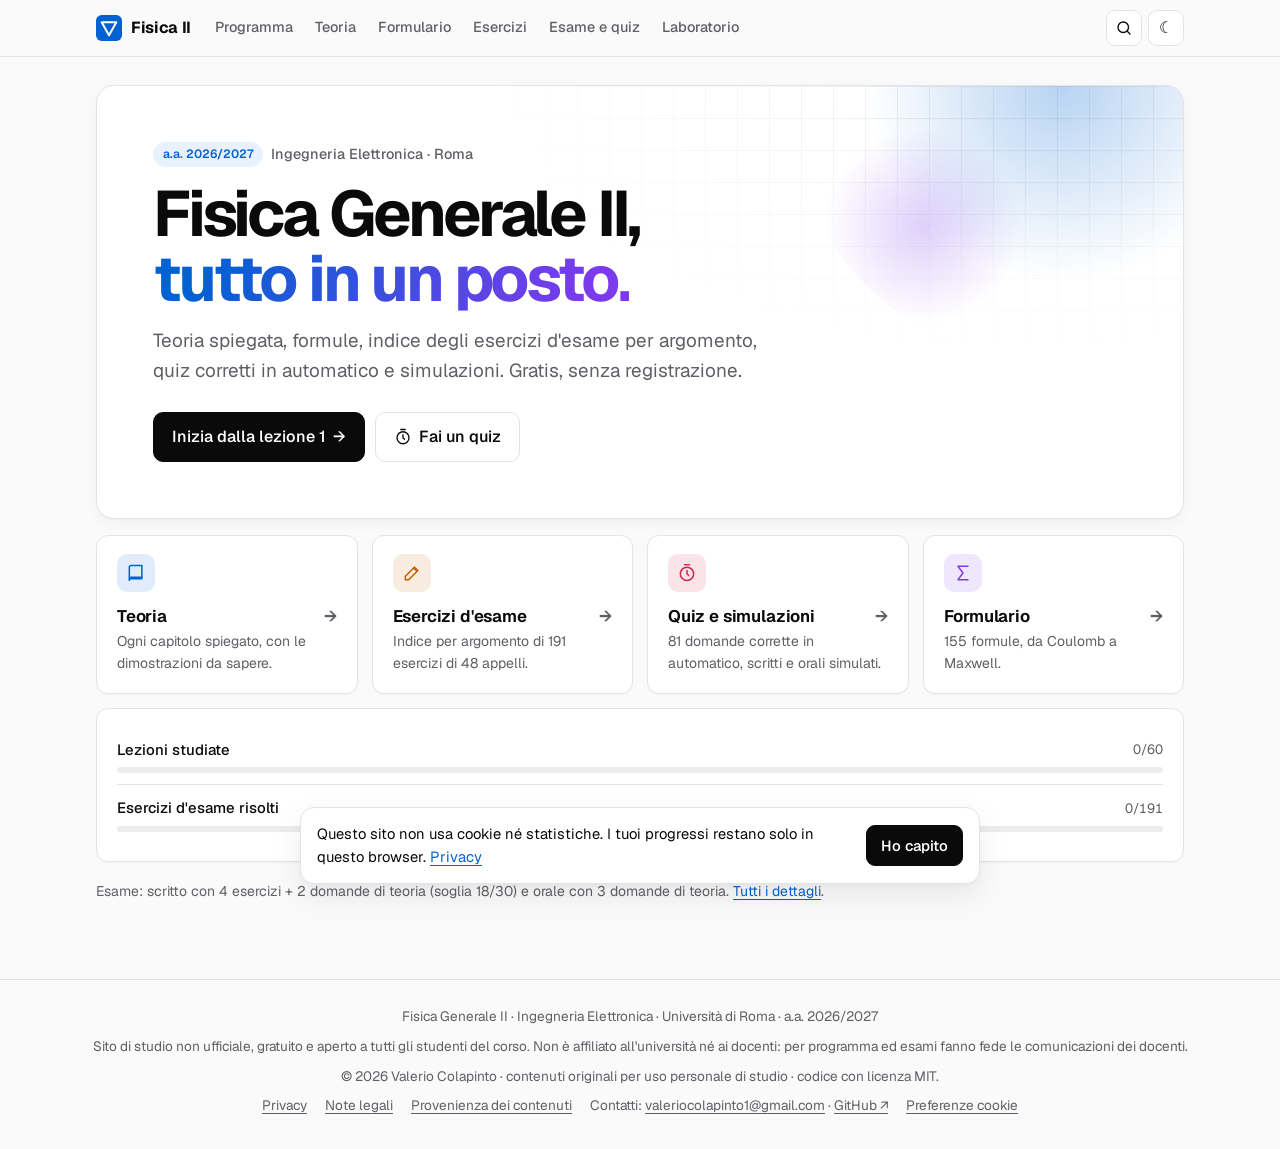
==== commit 622be9ad: "Conformità legale: via i testi d'esame dei docenti, licenze, note legali e contatti - Rimossi i 378 " ====
--- a/index.html
+++ b/index.html
@@ -3,14 +3,19 @@
 <head>
   <meta charset="utf-8">
   <meta name="viewport" content="width=device-width, initial-scale=1, viewport-fit=cover">
-  <title>Fisica Generale II — Studia il corso di Ing. Elettronica Roma</title>
-  <meta name="description" content="Sito di studio per Fisica Generale II (Ingegneria Elettronica, Roma, a.a. 2026/2027): programma, 60 lezioni, formulario, esercizi, laboratorio ed esame.">
+  <meta name="author" content="Valerio Colapinto">
+  <meta name="copyright" content="© 2026 Valerio Colapinto">
+  <meta name="robots" content="index, follow, max-image-preview:large">
+  <meta name="referrer" content="strict-origin-when-cross-origin">
+  <link rel="license" href="https://github.com/valeriocolapinto1-cpu/fisica-2-ingegneria-elettronica/blob/main/LICENSE">
+  <title>Fisica Generale II — Studia il corso di Ing. Elettronica</title>
+  <meta name="description" content="Sito di studio per Fisica Generale II (Ingegneria Elettronica, a.a. 2026/2027): programma, 60 lezioni, formulario, esercizi, laboratorio ed esame.">
   <link rel="canonical" href="https://valeriocolapinto1-cpu.github.io/fisica-2-ingegneria-elettronica/">
   <meta property="og:type" content="website">
   <meta property="og:site_name" content="Fisica Generale II">
   <meta property="og:locale" content="it_IT">
-  <meta property="og:title" content="Fisica Generale II — Studia il corso di Ing. Elettronica Roma">
-  <meta property="og:description" content="Sito di studio per Fisica Generale II (Ingegneria Elettronica, Roma, a.a. 2026/2027): programma, 60 lezioni, formulario, esercizi, laboratorio ed esame.">
+  <meta property="og:title" content="Fisica Generale II — Studia il corso di Ing. Elettronica">
+  <meta property="og:description" content="Sito di studio per Fisica Generale II (Ingegneria Elettronica, a.a. 2026/2027): programma, 60 lezioni, formulario, esercizi, laboratorio ed esame.">
   <meta property="og:url" content="https://valeriocolapinto1-cpu.github.io/fisica-2-ingegneria-elettronica/">
   <meta property="og:image" content="https://valeriocolapinto1-cpu.github.io/fisica-2-ingegneria-elettronica/assets/img/og-image.png">
   <meta property="og:image:width" content="1200">
--- a/assets/css/style.css
+++ b/assets/css/style.css
@@ -95,7 +95,8 @@
 h1 { font-size: clamp(1.8rem, 1.2rem + 2vw, 2.4rem); margin-top: .5em; letter-spacing: -.035em; }
 h2 { font-size: 1.35rem; }
 h3 { font-size: 1.05rem; letter-spacing: -.01em; }
-p { margin: .5em 0 .9em; text-wrap: pretty; }
+p { margin: .5em 0 .9em; }
+.page-intro, .lead, .hero-next { text-wrap: pretty; }
 code { font-family: var(--mono); font-size: .86em; background: var(--surface-2); border: 1px solid var(--border); padding: .08em .35em; border-radius: 5px; }
 .muted { color: var(--text-muted); }
 .small { font-size: .875rem; }
@@ -165,7 +166,7 @@
 .grid-2 { grid-template-columns: repeat(auto-fit, minmax(min(100%, 320px), 1fr)); }
 .grid-3 { grid-template-columns: repeat(auto-fit, minmax(min(100%, 240px), 1fr)); }
 .grid-features { grid-template-columns: repeat(auto-fit, minmax(min(100%, 300px), 1fr)); }
-.grid-4 { grid-template-columns: repeat(auto-fit, minmax(min(100%, 200px), 1fr)); }
+.grid-4 { grid-template-columns: repeat(auto-fit, minmax(min(100%, 230px), 1fr)); }
 .card {
   position: relative; background: var(--surface); border: 1px solid var(--border);
   border-radius: var(--radius); padding: 18px 20px; box-shadow: var(--shadow-sm); min-width: 0;
@@ -290,6 +291,7 @@
 /* ---------- segmented control (viste) ---------- */
 .segmented {
   position: relative; display: inline-flex; padding: 3px; gap: 2px; max-width: 100%;
+  overflow-x: auto; scrollbar-width: none;
   background: var(--surface-2); border: 1px solid var(--border); border-radius: 11px;
 }
 .segmented button {
@@ -422,8 +424,22 @@
 .q-score { display: flex; align-items: center; gap: 8px; margin-top: 10px; font-size: .9rem; color: var(--text-muted); }
 .q-score input { width: 84px; }
 .total-card { display: flex; flex-wrap: wrap; align-items: center; justify-content: space-between; gap: 12px; position: sticky; bottom: 12px; z-index: 5; box-shadow: var(--shadow-lg); margin-top: 16px; }
-@media (max-width: 980px) { .has-sticky-cta .total-card { bottom: calc(80px + env(safe-area-inset-bottom)); } .total-card { bottom: max(12px, env(safe-area-inset-bottom)); } }
+@media (max-width: 980px) { .total-card { position: static; box-shadow: var(--shadow-sm); } }
 .total-card .stat { font-size: 1.7rem; }
+
+/* ---------- esercizi d'esame ---------- */
+.ex-list { display: grid; gap: 12px; }
+.exercise { content-visibility: auto; contain-intrinsic-size: auto 320px; }
+.ex-figure { margin: 10px 0 4px; overflow-x: auto; }
+.ex-img { display: block; width: 100%; max-width: 760px; height: auto; border-radius: 6px; }
+:root[data-theme="dark"] .ex-img { filter: invert(.92) hue-rotate(180deg); }
+@media (prefers-color-scheme: dark) { :root:not([data-theme="light"]) .ex-img { filter: invert(.92) hue-rotate(180deg); } }
+.ex-foot { display: flex; flex-wrap: wrap; align-items: flex-start; gap: 8px 24px; margin-top: 8px; }
+.ex-foot .sol { flex-basis: 100%; margin: 0; }
+.ex-foot .sol[open] .ex-img { margin-top: 10px; }
+.th-list { margin: 0; padding: 0; list-style: none; }
+.th-list li { padding: 5px 0; }
+.th-list li + li { border-top: 1px solid var(--border); }
 
 /* ---------- hero (home) ---------- */
 .hero {
@@ -546,3 +562,58 @@
   .card, .formula, .lesson, details.block { box-shadow: none; break-inside: avoid; }
   .total-card { position: static; }
 }
+
+/* ---------- teoria ---------- */
+.t-layout { display: grid; grid-template-columns: 240px minmax(0, 1fr); gap: 20px; align-items: start; margin-top: 8px; }
+.t-side { position: sticky; top: 84px; max-height: calc(100vh - 100px); overflow: auto; font-size: .88rem; }
+.t-side ul { list-style: none; margin: 0; padding: 0; border-left: 1px solid var(--border); }
+.t-side li a { display: block; padding: 4px 10px; color: var(--text-muted); text-decoration: none; border-left: 2px solid transparent; margin-left: -1px; }
+.t-side li a:hover { color: var(--text); border-left-color: var(--border-strong); }
+.t-side li.lvl2 a { font-weight: 600; color: var(--text); margin-top: 8px; }
+.t-body { padding: clamp(18px, 3vw, 32px); font-size: 1.02rem; line-height: 1.7; }
+.t-body h2 { font-size: 1.45rem; margin: 0 0 .6em; }
+.t-body .t-sec + .t-sec { margin-top: 42px; padding-top: 28px; border-top: 1px solid var(--border); }
+.t-body h3 { margin-top: 1.8em; font-size: 1.12rem; }
+.t-body ul { padding-left: 1.2em; }
+.t-body li { margin: 4px 0; }
+.t-eq { overflow-x: auto; overflow-y: hidden; }
+.t-tip { margin: 18px 0; padding: 12px 16px; border-radius: 10px; background: var(--accent-soft); border: 1px solid color-mix(in srgb, var(--accent) 22%, transparent); font-size: .95rem; }
+.t-pager { display: flex; justify-content: space-between; gap: 10px; flex-wrap: wrap; margin-top: 18px; }
+.t-pager .btn { white-space: normal; text-align: left; }
+#chapters a[aria-current="page"] { color: var(--text); border-color: var(--text); background: var(--surface-2); }
+@media (max-width: 980px) { .t-layout { grid-template-columns: 1fr; } .t-side { position: static; max-height: none; } .t-side ul { display: none; } }
+
+/* ---------- quiz ---------- */
+.q-field { border: 0; padding: 0; margin: 0 0 14px; min-width: 0; }
+.q-field legend { padding: 0; margin-bottom: 8px; font-weight: 600; font-size: .92rem; }
+.q-field legend.q-title { font-size: 1.02rem; font-weight: 600; }
+.q-field > label { display: flex; align-items: center; gap: 8px; margin: 6px 0; cursor: pointer; }
+.quiz-opts { display: flex; flex-wrap: wrap; gap: 8px 40px; }
+.chip.pick { cursor: pointer; padding: 5px 12px; font-size: .85rem; }
+.chip.pick input { width: 16px; height: 16px; border-radius: 5px; }
+.chip.pick:has(input:not(:checked)) { opacity: .55; }
+input[type="radio"] { accent-color: var(--accent); width: 17px; height: 17px; margin: 0; flex-shrink: 0; cursor: pointer; }
+.quiz-list { list-style: none; padding: 0; margin: 0; }
+.opts { display: grid; gap: 8px; }
+.opt { display: flex; gap: 11px; align-items: flex-start; padding: 10px 12px; border: 1px solid var(--border); border-radius: 10px; cursor: pointer; transition: border-color .15s, background-color .15s; }
+.opt:hover { border-color: var(--border-strong); background: var(--surface-2); }
+.opt:has(input:checked) { border-color: var(--accent); background: var(--accent-soft); }
+.opt input { margin-top: 3px; }
+.opt.is-right, .opt.is-right:has(input:checked) { border-color: var(--ok); background: var(--ok-soft); }
+.opt.is-wrong, .opt.is-wrong:has(input:checked) { border-color: var(--danger); background: var(--danger-soft); }
+.opt:has(input:disabled) { cursor: default; }
+.q-ok { border-left: 3px solid var(--ok); }
+.q-ko { border-left: 3px solid var(--danger); }
+.q-feedback { margin-top: 12px; padding: 12px 14px; border-radius: 10px; background: var(--surface-2); font-size: .94rem; animation: fadeUp .3s var(--ease); }
+.quiz-summary { margin-bottom: 14px; }
+.quiz-score { display: flex; flex-wrap: wrap; gap: 20px 40px; align-items: center; margin-bottom: 10px; }
+.exam-facts { display: grid; gap: 14px; grid-template-columns: repeat(auto-fit, minmax(min(100%, 300px), 1fr)); }
+.exam-facts ul { margin: 6px 0 0; padding-left: 1.1em; }
+.exam-facts li { margin: 3px 0; }
+details.more { margin-top: 12px; }
+details.more > summary { cursor: pointer; font-weight: 600; padding: 14px 18px; list-style: none; display: flex; justify-content: space-between; align-items: center; }
+details.more > summary::-webkit-details-marker { display: none; }
+details.more > summary .chev { transition: transform .25s var(--ease); color: var(--text-muted); }
+details.more[open] > summary .chev { transform: rotate(90deg); }
+details.more > .more-body { padding: 0 18px 16px; }
+details.more.card { padding: 0; }
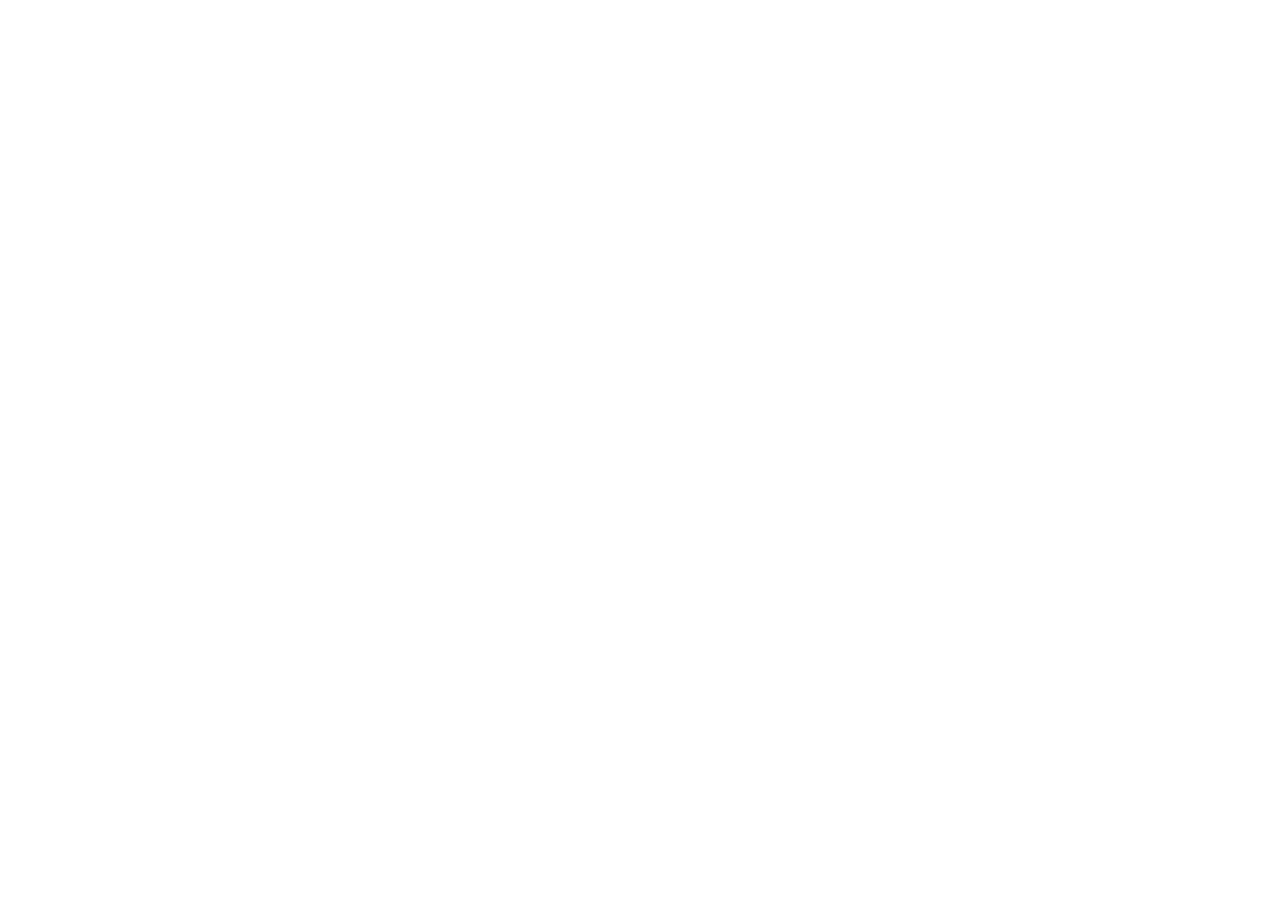
==== commit cb8ce520: "Rimando a Study Hub: ogni pagina reindirizza al nuovo sito Ogni pagina pubblicata rimanda alla pagin" ====
--- a/index.html
+++ b/index.html
@@ -1,44 +1,22 @@
 <!doctype html>
 <html lang="it">
 <head>
-  <meta charset="utf-8">
-  <meta name="viewport" content="width=device-width, initial-scale=1, viewport-fit=cover">
-  <meta name="author" content="Valerio Colapinto">
-  <meta name="copyright" content="© 2026 Valerio Colapinto">
-  <meta name="robots" content="index, follow, max-image-preview:large">
-  <meta name="referrer" content="strict-origin-when-cross-origin">
-  <link rel="license" href="https://github.com/valeriocolapinto1-cpu/fisica-2-ingegneria-elettronica/blob/main/LICENSE">
-  <title>Fisica Generale II — Studia il corso di Ing. Elettronica</title>
-  <meta name="description" content="Sito di studio per Fisica Generale II (Ingegneria Elettronica, a.a. 2026/2027): programma, 60 lezioni, formulario, esercizi, laboratorio ed esame.">
-  <link rel="canonical" href="https://valeriocolapinto1-cpu.github.io/fisica-2-ingegneria-elettronica/">
-  <meta property="og:type" content="website">
-  <meta property="og:site_name" content="Fisica Generale II">
-  <meta property="og:locale" content="it_IT">
-  <meta property="og:title" content="Fisica Generale II — Studia il corso di Ing. Elettronica">
-  <meta property="og:description" content="Sito di studio per Fisica Generale II (Ingegneria Elettronica, a.a. 2026/2027): programma, 60 lezioni, formulario, esercizi, laboratorio ed esame.">
-  <meta property="og:url" content="https://valeriocolapinto1-cpu.github.io/fisica-2-ingegneria-elettronica/">
-  <meta property="og:image" content="https://valeriocolapinto1-cpu.github.io/fisica-2-ingegneria-elettronica/assets/img/og-image.png">
-  <meta property="og:image:width" content="1200">
-  <meta property="og:image:height" content="630">
-  <meta property="og:image:alt" content="Fisica Generale II — sito di studio: programma, lezioni, formulario, esercizi, laboratorio ed esame">
-  <meta name="twitter:card" content="summary_large_image">
-  <meta name="theme-color" content="#fafafa" media="(prefers-color-scheme: light)">
-  <meta name="theme-color" content="#0a0a0a" media="(prefers-color-scheme: dark)">
-  <link rel="icon" href="favicon.ico" sizes="32x32">
-  <link rel="icon" href="favicon.svg" type="image/svg+xml">
-  <link rel="apple-touch-icon" href="apple-touch-icon.png">
-  <link rel="manifest" href="site.webmanifest">
-  <script>try{var t=localStorage.getItem("fg2-theme");if(t)document.documentElement.dataset.theme=t}catch(e){}</script>
-  <link rel="preload" href="assets/vendor/geist/Geist-Variable.woff2" as="font" type="font/woff2" crossorigin>
-  <link rel="stylesheet" href="assets/vendor/katex/katex.min.css">
-  <link rel="stylesheet" href="assets/css/style.css">
-  <script defer src="assets/vendor/katex/katex.min.js"></script>
-  <script defer src="assets/vendor/katex/auto-render.min.js"></script>
-  <script defer src="assets/js/common.js"></script>
-  <script defer src="assets/js/home.js"></script>
+<meta charset="utf-8">
+<meta name="viewport" content="width=device-width, initial-scale=1">
+<title>Il sito si è spostato · Study Hub</title>
+<meta http-equiv="Content-Security-Policy" content="default-src 'none'; script-src 'sha256-Hm0aFVQN6wkzSgjYVSlo1Wr3UcZXaSddAlj65I51I8A='; style-src 'unsafe-inline'; img-src 'self'; font-src 'self'; connect-src 'self' https:; object-src 'none'; base-uri 'none'">
+<meta name="robots" content="noindex">
+<link rel="canonical" href="https://valeriocolapinto1-cpu.github.io/study-hub/it/anno-2/fisica-2/">
+<script>(function(){var d="https://valeriocolapinto1-cpu.github.io/study-hub/it/anno-2/fisica-2/";try{}catch(e){}location.replace(d);})();</script>
+<meta http-equiv="refresh" content="0; url=https://valeriocolapinto1-cpu.github.io/study-hub/it/anno-2/fisica-2/">
+<style>body{font:1.1rem/1.6 system-ui,sans-serif;margin:0;padding:2rem 1rem;background:#05060c;color:#e8eaf2}main{max-width:36rem;margin:auto}a{color:#8fb4ff}</style>
 </head>
 <body>
-  <a class="skip-link" href="#app">Vai al contenuto</a>
-  <main id="app" tabindex="-1"></main>
+<main>
+<h1>Il sito si è spostato</h1>
+<p>Questo sito di studio ora fa parte di <strong>Study Hub</strong>, insieme agli altri corsi di Ingegneria Elettronica. I dati salvati in questo browser restano: il nuovo sito importa quelli compatibili alla prima visita.</p>
+<p><a href="https://valeriocolapinto1-cpu.github.io/study-hub/it/anno-2/fisica-2/">Vai alla nuova pagina</a></p>
+<p lang="en">This study site has moved to Study Hub: <a href="https://valeriocolapinto1-cpu.github.io/study-hub/it/anno-2/fisica-2/">open the new page</a>.</p>
+</main>
 </body>
 </html>
